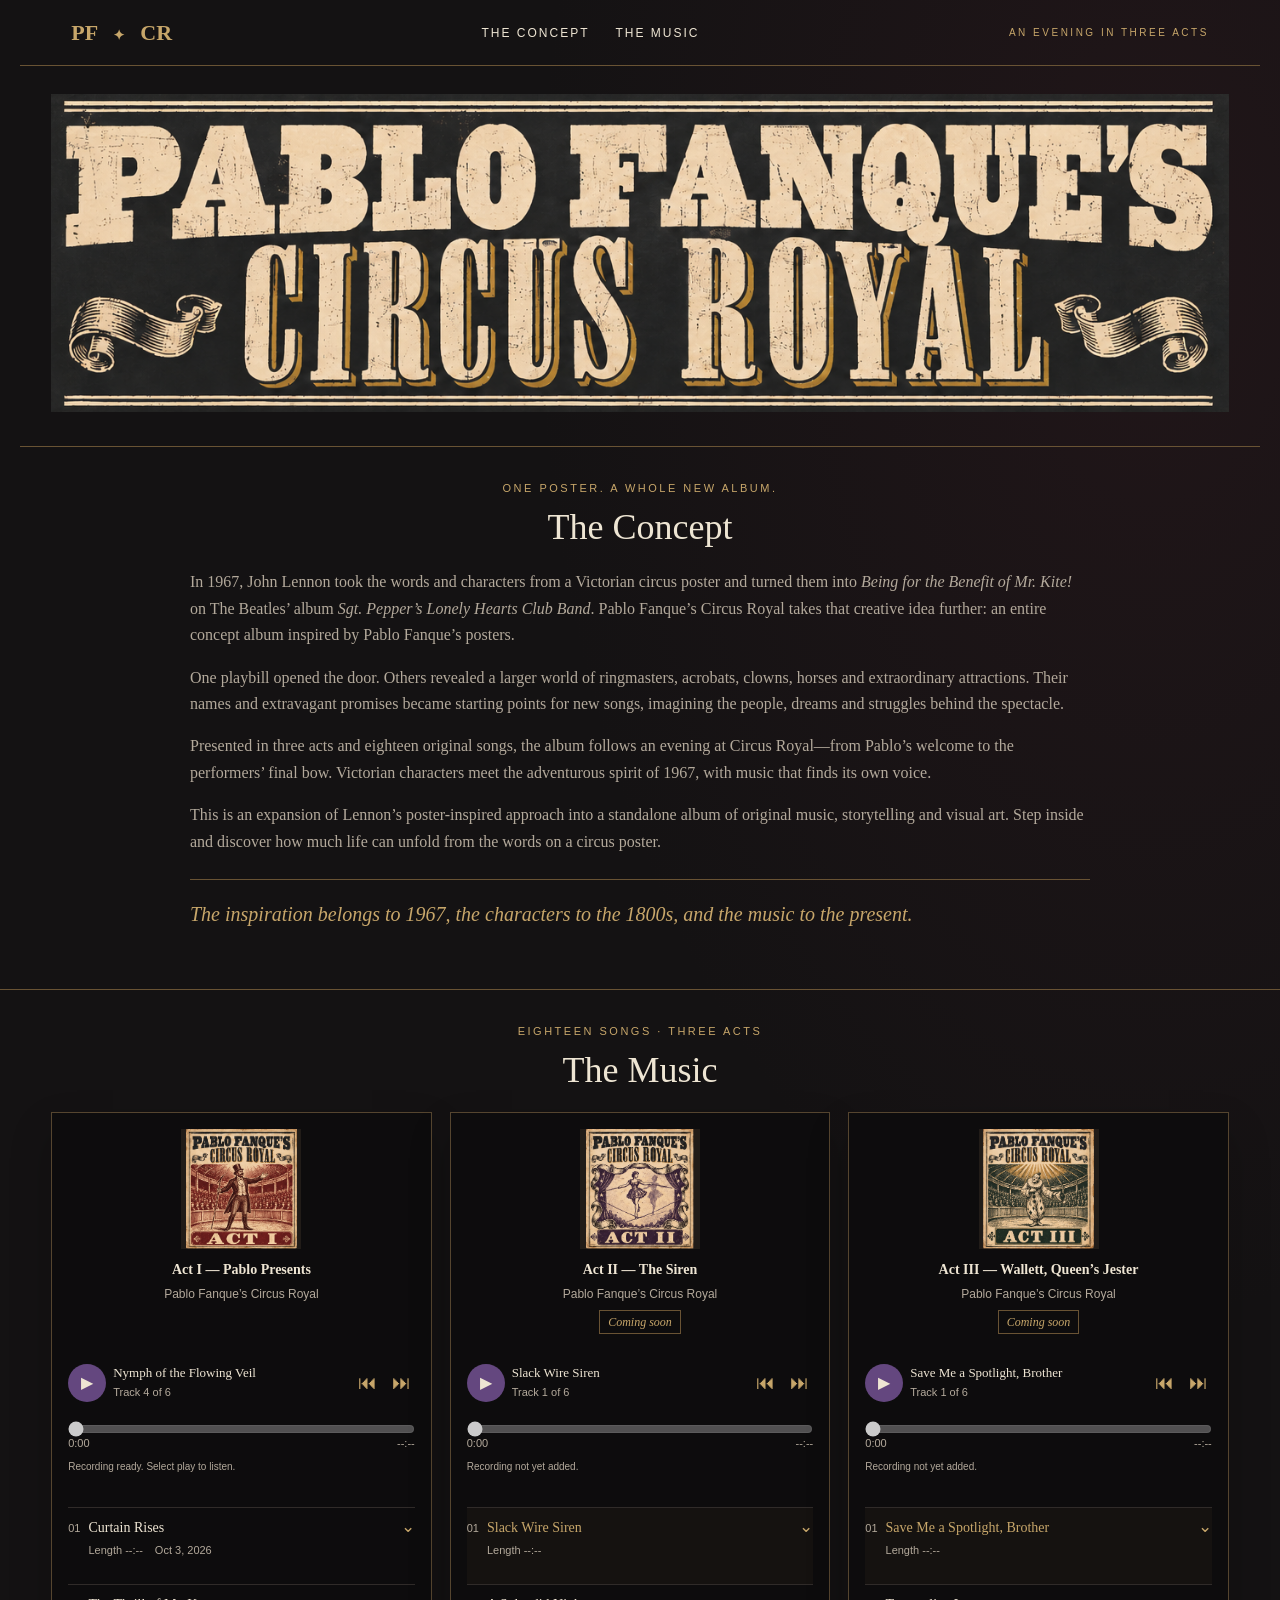
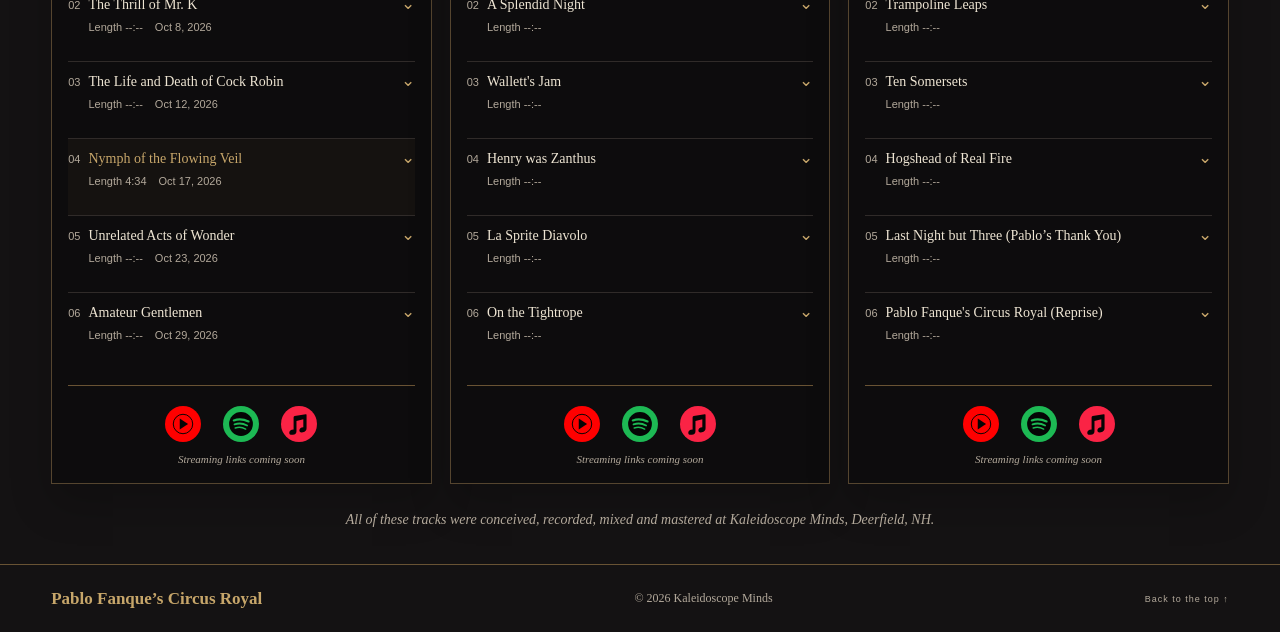
==== version-2/index.html @ 1183eeed "Remove hypothetical poster question from Version 2 concept" ====
<!doctype html><html lang="en"><head><meta charset="utf-8"><meta name="viewport" content="width=device-width,initial-scale=1"><meta name="theme-color" content="#141213"><meta name="description" content="An extraordinary evening in three acts. Enter the world of Pablo Fanque's Circus Royal."><title>Pablo Fanque’s Circus Royal — Version 2</title><link rel="stylesheet" href="style.css?v=v2-large-icons-7"></head><body><a class="skip" href="#concept">Skip to The Concept</a><header><a class="wordmark" href="#">PF <span>✦</span> CR</a><nav aria-label="Main navigation"><a href="#concept">The Concept</a><a href="#music">The Music</a></nav><span class="edition">AN EVENING IN THREE ACTS</span></header><main><section class="hero brand-banner" aria-label="Pablo Fanque’s Circus Royal"><h1><img class="banner-logo" src="assets/banner-logo.png" width="1384" height="374" alt="Pablo Fanque’s Circus Royal"></h1></section><section class="concept-section" id="concept" aria-labelledby="concept-title"><p class="eyebrow">One poster. A whole new album.</p><h2 id="concept-title">The Concept</h2><div class="concept-copy"><p>In 1967, John Lennon took the words and characters from a Victorian circus poster and turned them into <em>Being for the Benefit of Mr. Kite!</em> on The Beatles’ album <em>Sgt. Pepper’s Lonely Hearts Club Band</em>. Pablo Fanque’s Circus Royal takes that creative idea further: an entire concept album inspired by Pablo Fanque’s posters.</p><p>One playbill opened the door. Others revealed a larger world of ringmasters, acrobats, clowns, horses and extraordinary attractions. Their names and extravagant promises became starting points for new songs, imagining the people, dreams and struggles behind the spectacle.</p><p>Presented in three acts and eighteen original songs, the album follows an evening at Circus Royal—from Pablo’s welcome to the performers’ final bow. Victorian characters meet the adventurous spirit of 1967, with music that finds its own voice.</p><p>This is an expansion of Lennon’s poster-inspired approach into a standalone album of original music, storytelling and visual art. Step inside and discover how much life can unfold from the words on a circus poster.</p><p class="concept-closing">The inspiration belongs to 1967, the characters to the 1800s, and the music to the present.</p></div></section><section class="music-section" id="music" aria-labelledby="music-title"><p class="eyebrow">Eighteen songs · Three acts</p><h2 id="music-title">The Music</h2><div class="music-grid" id="music-players"></div><p class="studio-credit">All of these tracks were conceived, recorded, mixed and mastered at Kaleidoscope Minds, Deerfield, NH.</p></section></main><footer><a class="wordmark" href="#">Pablo Fanque’s Circus Royal</a><span class="copyright">© 2026 Kaleidoscope Minds</span><a href="#">Back to the top ↑</a></footer><script src="album.js?v=v2-equal-cards-4"></script><script src="player.js?v=v2-stream-icons-6"></script></body></html>
---- version-2/style.css ----
:root{--ink:#141213;--gold:#c7a66a;--ivory:#eee5d3;--muted:#b3a99b;--line:#695334;--purple:#64477f}*{box-sizing:border-box}html{scroll-behavior:smooth;scroll-padding-top:25px}body{margin:0;background:var(--ink);color:var(--ivory);font:16px/1.75 Georgia,'Times New Roman',serif;background-image:radial-gradient(ellipse at 90% 12%,#54253033,transparent 38%)}a{color:inherit;text-decoration:none}a:hover{color:var(--gold)}button,input{font:inherit}button,a,input{touch-action:manipulation}button:focus-visible,a:focus-visible,input:focus-visible,summary:focus-visible{outline:2px solid var(--gold);outline-offset:5px}.skip{position:absolute;top:-100px}.skip:focus{top:0;background:#000;padding:10px;z-index:4}header{max-width:1440px;margin:auto;padding:26px 5%;display:flex;align-items:center;justify-content:space-between;border-bottom:1px solid var(--line)}.wordmark{font-size:22px;color:var(--gold);font-weight:bold}.wordmark span{font-size:14px;padding:0 10px}nav{display:flex;gap:36px;font:12px Arial,sans-serif;text-transform:uppercase;letter-spacing:2px}.edition,.eyebrow,.small,figcaption{font:10px/1.8 Arial,sans-serif;letter-spacing:2.5px;color:var(--gold)}.hero{max-width:1440px;margin:auto;min-height:690px;padding:75px 5% 65px;display:grid;grid-template-columns:1.2fr 1fr;align-items:center;gap:50px}.hero-copy{text-align:center}.eyebrow{text-transform:uppercase;font-size:11px}.flourish{color:var(--gold);margin:22px 0;font-size:17px}h1{font-size:clamp(50px,6.7vw,100px);line-height:1.02;font-weight:normal;text-transform:uppercase;letter-spacing:-3px;color:var(--gold);margin:28px 0}h1 span{display:block;font-size:.49em;letter-spacing:1px;line-height:1.5;color:var(--ivory)}.hero-sub{font-size:19px;font-style:italic;color:var(--muted)}.ticket{display:inline-flex;gap:40px;margin:20px 0 22px;padding:13px 27px;border:1px solid var(--gold);background:#612936;font:11px/2 Arial,sans-serif;letter-spacing:2px;text-transform:uppercase}.hero-art{margin:0;transform:rotate(2deg)}.hero-art img{display:block;width:100%;box-shadow:0 20px 70px #0007}.hero-art figcaption{text-align:center;margin-top:18px;font-size:9px}.introduction{max-width:1000px;margin:auto;padding:70px 5%;text-align:center;border-top:1px solid var(--line)}h2{font-size:clamp(32px,4vw,50px);line-height:1.2;font-weight:normal;margin:18px 0 30px}.introduction>p:not(.eyebrow){max-width:760px;margin:18px auto;color:var(--muted)}.act-nav{display:grid;grid-template-columns:repeat(3,1fr);margin-top:45px;border-block:1px solid var(--line)}.act-nav a{padding:20px 8px;font-size:15px}.act-nav span{display:block;color:var(--gold);font-size:27px}.act{max-width:1240px;margin:auto;padding:85px 5%;border-top:1px solid var(--line)}.act-heading{display:flex;align-items:center;gap:30px}.roman{font-size:75px;line-height:1;color:var(--gold);opacity:.7;min-width:95px}.act-heading h2{margin:5px 0 10px}.lead{color:var(--muted);font-style:italic;font-size:19px;max-width:760px}.act-layout{display:grid;grid-template-columns:.85fr 1.3fr;gap:55px;margin-top:35px}.narrative{color:var(--muted)}.narrative p{margin:0 0 22px}.player{background:#0d0c0d;padding:25px;border:1px solid #55452f;align-self:start;box-shadow:0 20px 40px #0003}.album-info{display:flex;align-items:center;gap:22px;margin-bottom:27px}.album-info img{width:120px;height:120px}.album-info h3{font-size:23px;line-height:1.2;margin:7px 0}.album-info p{font:12px/1.7 Arial,sans-serif;color:var(--muted);margin:5px 0}.controls{display:flex;gap:13px;align-items:center}.play{border:0;border-radius:50%;width:49px;height:49px;background:var(--purple);color:var(--ivory);font:19px Arial;cursor:pointer;flex-shrink:0}.now{flex:1;font-size:15px;line-height:1.4}.now small{display:block;color:var(--muted);font:11px/1.7 Arial,sans-serif}.prev,.next{background:none;border:0;color:var(--gold);font-size:23px;cursor:pointer;padding:5px}.seek{width:100%;accent-color:var(--gold);height:18px;margin:17px 0 0}.time{display:flex;justify-content:space-between;font:11px Arial,sans-serif;color:var(--muted)}.status{font:11px/1.6 Arial,sans-serif;color:var(--muted);min-height:18px;margin:12px 0}.tracks{list-style:none;margin:0;padding:0}.tracks li{border-top:1px solid #302b29}.track-line{display:flex;align-items:center;gap:8px;min-height:52px}.select-track{display:flex;gap:13px;align-items:baseline;text-align:left;color:var(--ivory);background:none;border:0;padding:12px 0;cursor:pointer;flex:1;line-height:1.4;font-size:14px}.select-track span{font:11px Arial;color:var(--muted)}.tracks li.active .select-track{color:var(--gold)}.download{font:10px Arial,sans-serif;color:var(--gold);border:1px solid var(--line);padding:5px}.track-story{margin:0 0 15px 28px;font-size:12px;line-height:1.6;color:var(--muted)}details{border-top:1px solid var(--line);padding-top:15px}summary{cursor:pointer;color:var(--gold);font-size:14px}.story{max-width:800px;margin:auto;padding:80px 5% 110px;text-align:center}.story>p{color:var(--muted)}.story .closing{font-size:24px;font-style:italic;color:var(--ivory)}footer{border-top:1px solid var(--line);padding:35px 5%;display:flex;align-items:center;justify-content:space-between;gap:25px}footer .wordmark{font-size:17px}footer span,footer>a:last-child{font:9px/1.8 Arial;letter-spacing:1px;color:var(--muted)}@media(max-width:900px){.edition{display:none}.hero{gap:25px;padding-top:45px;min-height:560px}.act-layout{grid-template-columns:1fr;gap:25px}.narrative{max-width:760px}.hero h1{font-size:60px}.small{font-size:8px}footer span{display:none}}@media(max-width:600px){header{padding:20px 6%}nav{gap:17px;font-size:9px;letter-spacing:1px}.wordmark{font-size:17px}.hero{grid-template-columns:1fr;padding:45px 6%}.hero-art{max-width:320px;margin:5px auto 20px}.hero h1{font-size:58px}.hero-sub{font-size:17px}.act-nav{grid-template-columns:1fr}.act-nav a{padding:10px;display:flex;align-items:center;gap:20px;text-align:left}.act-nav span{min-width:35px;font-size:21px}.introduction{padding:45px 6%}.act{padding:50px 6%}.roman{font-size:52px;min-width:55px}.act-heading{gap:15px}.act-heading h2{font-size:31px}.player{padding:18px}.album-info{gap:15px}.album-info img{width:90px;height:90px}.album-info h3{font-size:21px}.now{font-size:13px}.prev,.next{font-size:20px}.controls{gap:8px}footer{align-items:start}.story{padding:60px 6%}}@media(prefers-reduced-motion:reduce){html{scroll-behavior:auto}}

/* Compact listening panels; complete song notes remain expandable. */
.player{padding:18px}
.album-info{gap:15px;margin-bottom:16px}
.album-info img{width:76px;height:76px}
.album-info h3{font-size:21px;margin:3px 0}
.album-info p{font-size:11px;margin:2px 0}
.album-info .eyebrow{font-size:9px;letter-spacing:1.5px}
.play{width:42px;height:42px;font-size:17px}
.controls{gap:10px}
.now{font-size:14px}
.seek{margin:8px 0 0;height:16px}
.status{margin:8px 0;font-size:10px;min-height:16px}
.track-line{min-height:40px}
.select-track{padding:10px 0;font-size:13px;gap:11px;line-height:1.4}
.select-track strong{font-weight:normal}
.song-notes{padding-top:10px;margin-top:0}
.song-notes summary{font-size:12px}
.song-note h4{font-size:13px;font-weight:normal;color:var(--gold);margin:14px 0 4px}
.song-note .track-story{margin:0 0 12px;font-size:12px}
@media(max-width:600px){.player{padding:15px}.album-info img{width:64px;height:64px}.album-info h3{font-size:19px}.select-track{min-height:44px}.track-line{min-height:44px}.now{font-size:13px}.controls{gap:8px}}

/* Compact page rhythm, with readable narrative text and full content. */
body{line-height:1.6}
header{max-width:1240px;padding:15px 4%}
nav{gap:26px}
.hero{max-width:1240px;min-height:0;padding:32px 4%;gap:30px;grid-template-columns:1.35fr .8fr}
.hero h1{font-size:clamp(48px,5.8vw,76px);margin:14px 0;letter-spacing:-2px}
.hero .eyebrow{margin:0 0 8px}
.flourish{margin:12px 0}
.hero-sub{font-size:18px;line-height:1.5;margin:12px 0}
.ticket{margin:10px 0 12px;padding:9px 22px;gap:28px}
.hero .small{margin:4px 0;letter-spacing:1.6px}
.hero-art{width:100%;max-width:330px;justify-self:center}
.hero-art figcaption{margin-top:9px;letter-spacing:1.6px}
h2{font-size:clamp(29px,3vw,40px);margin:10px 0 16px}
.introduction{max-width:1120px;padding:30px 4%}
.introduction>p:not(.eyebrow){max-width:890px;margin:10px auto}
.introduction .eyebrow{margin:0 0 8px}
.act-nav{margin-top:22px}
.act-nav a{padding:10px 8px;display:flex;align-items:center;justify-content:center;gap:12px;font-size:14px}
.act-nav span{font-size:23px}
.act{max-width:1240px;padding:35px 4%}
.act-heading{gap:20px}
.roman{font-size:54px;min-width:67px}
.act-heading .eyebrow{margin:0}
.act-heading h2{margin:3px 0 6px}
.lead{font-size:17px;line-height:1.5;margin:10px 0 0;max-width:940px}
.act-layout{grid-template-columns:1fr 1.2fr;gap:30px;margin-top:20px}
.narrative p{margin:0 0 14px}
.story{max-width:900px;padding:35px 4% 42px}
.story .eyebrow{margin:0}
.story>p{margin:12px 0}
.story .closing{font-size:21px}
footer{padding:20px 4%;gap:18px}
@media(min-width:761px) and (max-width:900px){.act-layout{grid-template-columns:1fr 1.15fr;gap:22px}.narrative{font-size:15px}}
@media(max-width:760px){.act-layout{grid-template-columns:1fr;gap:16px}.hero{gap:20px}.hero h1{font-size:52px}.hero-art{max-width:240px}.act{padding:28px 5%}}
@media(max-width:600px){header{padding:14px 5%}nav{gap:14px}.hero{padding:25px 5%;grid-template-columns:1fr;gap:16px}.hero h1{font-size:49px;margin:10px 0}.hero-sub{font-size:16px;margin:8px 0}.hero-art{max-width:175px;margin:0 auto}.hero-art figcaption{font-size:7px;margin-top:5px}.hero .flourish{margin:8px 0}.hero .eyebrow{font-size:9px;letter-spacing:1.8px}.hero .small{font-size:8px;letter-spacing:1px}.ticket{padding:8px 19px;margin:8px 0}.introduction{padding:25px 5%}.act-nav{margin-top:16px}.act-nav a{justify-content:flex-start;padding:7px 10px;gap:12px}.act-nav span{min-width:30px;font-size:20px}.act-heading{gap:14px}.roman{font-size:43px;min-width:48px}.act-heading h2{font-size:28px}.lead{font-size:16px}.story{padding:28px 5% 32px}.story .closing{font-size:19px}footer{padding:18px 5%}}

/* Track names expand their descriptions within the player. */
.inline-track-story{margin:0 0 14px 25px;color:var(--muted);font-size:13px;line-height:1.6;padding-right:12px}
.inline-track-story[hidden]{display:none}
.select-track .track-chevron{margin-left:auto;color:var(--gold);font-size:17px;line-height:1;flex-shrink:0;transition:transform .15s}
.select-track[aria-expanded="true"] .track-chevron{transform:rotate(180deg)}
.select-track strong{flex:1}
@media(prefers-reduced-motion:reduce){.select-track .track-chevron{transition:none}}

/* Backstory shares the programme's compact Victorian typography. */
footer .copyright{display:inline;font:12px/1.6 Georgia,serif;letter-spacing:0;color:var(--muted)}
nav a[aria-current="page"]{color:var(--gold);text-decoration:underline;text-underline-offset:6px}
.story-link{padding-block:28px}.story-link h2{font-size:30px;margin-bottom:10px}.story-link .ticket{margin-bottom:0}
.backstory{max-width:1120px;margin:auto;padding:34px 4% 42px}
.backstory-opening{display:grid;grid-template-columns:1fr 190px;align-items:center;gap:30px;padding-bottom:28px;border-bottom:1px solid var(--line)}
.backstory h1{font-size:clamp(40px,6vw,68px);letter-spacing:-1px;margin:12px 0;text-transform:none}
.backstory-opening img{width:100%;transform:rotate(2deg)}
.backstory-prose{max-width:790px;margin:0 auto}.backstory-prose section{padding:28px 0 6px}.backstory-prose .eyebrow{margin:0}.backstory-prose h2{font-size:29px;margin:8px 0 16px}.backstory-prose p{color:var(--muted);margin:12px 0}.source-link{color:var(--gold)}
.backstory-acts{margin:0}.backstory-acts>div{border-top:1px solid var(--line);padding:14px 0}.backstory-acts dt{color:var(--gold);font-size:18px}.backstory-acts dd{margin:5px 0 0;color:var(--muted)}
.backstory-sources{margin-top:28px;padding-top:16px;border-top:1px solid var(--line)}.backstory-sources h2{font-size:20px}.backstory-sources ol{padding-left:22px;font-size:13px;color:var(--muted)}.backstory-sources a{text-decoration:underline;text-underline-offset:3px}
@media(max-width:600px){.backstory{padding:26px 5%}.backstory-opening{grid-template-columns:1fr;gap:18px}.backstory-opening img{width:130px;justify-self:center}.backstory-prose h2{font-size:25px}.backstory-prose section{padding-top:22px}footer{flex-wrap:wrap}footer .copyright{display:inline;order:3;flex-basis:100%;font-size:12px}.story-link h2{font-size:25px}}

.backstory-prose .concept-question{color:var(--gold);font-size:23px;font-style:italic;margin:20px 0}.backstory-prose .concept-closing{border-top:1px solid var(--line);padding-top:22px;margin-top:26px;color:var(--gold);font-size:20px;font-style:italic}

/* The Acts tells the stories; The Music presents all eighteen tracks. */
.act-story-layout{display:grid;grid-template-columns:.9fr 1.2fr;gap:32px;margin-top:20px}
.act-song-stories{list-style:none;padding:0;margin:0;display:grid;grid-template-columns:1fr 1fr;gap:15px 22px;align-content:start}
.act-song-stories li{border-top:1px solid var(--line);padding-top:10px}
.act-song-stories h3{font-size:15px;line-height:1.4;font-weight:normal;color:var(--gold);margin:0 0 5px}
.act-song-stories p{font-size:13px;line-height:1.6;color:var(--muted);margin:0}
.music-section{max-width:1440px;margin:auto;padding:32px 4%;border-top:1px solid var(--line)}
.music-section>.eyebrow{margin:0}.music-section>h2{margin:7px 0 20px}
.music-grid{display:grid;grid-template-columns:repeat(3,minmax(0,1fr));gap:18px;align-items:start}
.music-grid .player{min-width:0;padding:16px}
.music-grid .album-info{gap:12px;margin-bottom:14px;min-height:72px}
.music-grid .album-info img{width:60px;height:60px;flex-shrink:0}
.music-grid .album-info h3{font-size:20px}
.music-grid .album-info>div{min-width:0}
.music-grid .album-info .eyebrow{letter-spacing:1px;font-size:9px}
.music-grid .controls{gap:7px;min-height:60px}
.music-grid .now{min-width:0;font-size:13px}
.music-grid .play{width:38px;height:38px;font-size:16px}
.music-grid .prev,.music-grid .next{font-size:19px;padding:4px}
.music-grid .select-track{min-height:55px;padding:8px 0;font-size:13px;gap:8px}
.music-grid .track-line{min-height:55px}
.music-grid .status{min-height:32px}
.music-grid .tracks li.active{background:#c7a66a0b}
@media(min-width:901px){.music-grid .album-info{min-height:90px}}
@media(max-width:900px){.act-story-layout{grid-template-columns:1fr;gap:18px}.music-grid{grid-template-columns:1fr;max-width:650px;margin:auto}.music-grid .select-track,.music-grid .track-line{min-height:44px}.music-grid .album-info,.music-grid .controls{min-height:0}.music-grid .status{min-height:16px}}
@media(max-width:600px){.act-song-stories{grid-template-columns:1fr;gap:12px}.music-section{padding:28px 5%}.act-song-stories p{font-size:14px}}

/* Keep the three music columns; descriptions expand only when requested. */
.act-story-layout{display:block}.act-story-layout .narrative{max-width:900px}
.music-grid .inline-track-story{font-size:13px;line-height:1.6;margin:0 0 14px 22px;padding-right:6px}
.music-grid .inline-track-story[hidden]{display:none}

/* Each act uses the same cover artwork as its music player. */
.act-heading-art{width:112px;height:112px;object-fit:contain;flex-shrink:0;border:1px solid var(--line)}
.act-heading{gap:22px;margin-bottom:16px}.act-heading h2{margin:0}
@media(max-width:600px){.act-heading-art{width:78px;height:78px}.act-heading{gap:16px}.act-heading h2{font-size:26px}}

/* Large act covers accompany the narrative on the right. */
.act-story-layout{display:grid;grid-template-columns:minmax(0,1.45fr) minmax(240px,.8fr);gap:42px;align-items:center}
.act-story-layout .narrative{max-width:none}
.act-heading-art{width:100%;height:auto;max-width:350px;justify-self:end;border:1px solid var(--line);box-shadow:0 18px 42px #0005}
@media(max-width:760px){.act-story-layout{grid-template-columns:1fr;gap:22px}.act-heading-art{width:min(100%,300px);height:auto;justify-self:center}}

/* Three consistent section headings, with smaller act titles. */
#acts>h2,#music>h2,#concept>h2{font-size:36px;line-height:1.2;font-weight:normal;margin:7px 0 20px}
.act-heading h2{font-size:27px;line-height:1.25;margin:0}
.concept-section{max-width:1240px;margin:auto;padding:32px 4% 42px;border-top:1px solid var(--line)}
.concept-section>.eyebrow{margin:0}
.concept-copy{max-width:900px}
.concept-copy section{margin:0 0 22px}
.concept-copy h3{font-size:22px;font-weight:normal;color:var(--gold);line-height:1.3;margin:20px 0 12px}
.concept-copy p{color:var(--muted);margin:0 0 13px;line-height:1.65}
.concept-copy .concept-question{font-size:21px;color:var(--gold);font-style:italic;margin:18px 0}
.concept-copy .concept-closing{font-size:20px;color:var(--gold);font-style:italic;border-top:1px solid var(--line);padding-top:18px;margin-top:24px}
@media(max-width:600px){#acts>h2,#music>h2,#concept>h2{font-size:30px}.act-heading h2{font-size:23px}.concept-section{padding:28px 5% 34px}.concept-copy h3{font-size:21px}}

/* Match the centered section titles used by The Acts. */
#music>.eyebrow,#music>h2,#concept>.eyebrow,#concept>h2{text-align:center}

/* Act opening lines match the highlighted question in The Concept. */
.act>.lead{font-size:21px;color:var(--gold);font-style:italic;line-height:1.65;margin:18px 0}

/* Approved playbill wordmark and character covers. */
.hero.brand-banner{display:block;max-width:1360px;min-height:0;padding:28px 4% 34px}
.hero.brand-banner h1{margin:0;font-size:inherit;line-height:0}
.banner-logo{display:block;width:100%;height:auto;margin:auto}
.music-grid .album-info img{object-fit:contain;background:#211c18}
.act-heading-art{object-fit:contain}
@media(max-width:600px){.hero.brand-banner{padding:20px 5% 24px}.hero.brand-banner h1{margin:0}}

/* A song's story and lyric sheet unfold together inside its player. */
.music-grid .song-notes{margin:0 0 12px;padding:0 12px 16px 22px;max-height:520px;overflow-y:auto;overscroll-behavior:contain;scrollbar-width:thin;scrollbar-color:var(--gold) transparent}
.song-description{padding:12px 0 15px;border-top:1px solid var(--line)}
.song-notes h4{font:11px/1.4 Georgia,serif;text-transform:uppercase;letter-spacing:1.5px;color:var(--gold);margin:0 0 9px}
.song-notes .song-description p{margin:0;font-size:13px;line-height:1.65;color:var(--muted)}
.song-lyrics{border-top:1px solid var(--line);padding-top:15px}
.lyric-stanza{margin:0 0 18px}
.lyric-stanza h5{font:italic 12px/1.5 Georgia,serif;color:var(--gold);margin:0 0 5px}
.lyric-stanza p{white-space:pre-line;font:14px/1.75 Georgia,serif;color:var(--ivory,#ece3d2);margin:0}
.instrumental-note{font-style:italic;margin:0}
@media(max-width:600px){.music-grid .song-notes{max-height:60vh;padding-right:10px}.lyric-stanza p{font-size:15px}}

/* Act artwork links directly to its matching player. */
.act-art-link{display:block;width:100%;max-width:350px;justify-self:end;line-height:0}
.act-art-link .act-heading-art{display:block}
.act-art-link:focus-visible{outline:2px solid var(--gold);outline-offset:6px}
.act-art-link:hover .act-heading-art{border-color:var(--gold)}
.player[id]{scroll-margin-top:24px}
@media(max-width:760px){.act-art-link{width:min(100%,300px);justify-self:center}}

/* Recording details stay compact beneath each track name. */
.track-copy{display:block;flex:1;min-width:0}
.track-copy strong{display:block}
.track-meta{display:flex;flex-wrap:wrap;gap:3px 12px;margin-top:4px;font:10px/1.5 Georgia,serif;color:var(--muted)}
.track-meta>span{white-space:nowrap}
.select-track>.track-copy{color:inherit}

/* One reading style for track titles, descriptions, and lyrics. */
.music-grid .track-copy strong,
.music-grid .song-description p,
.music-grid .lyric-stanza p{font-family:Georgia,serif;font-size:14px;font-weight:400;font-style:normal;line-height:1.75}

/* Version 2: concept introduction followed by the three music players. */
.concept-copy{margin-inline:auto}
.concept-copy>p{margin-bottom:16px}

.music-grid .album-info .coming-soon{display:inline-block;margin:6px 0 0;padding:2px 8px;border:1px solid var(--line);color:var(--gold);font:italic 12px/1.5 Georgia,serif}

/* Streaming placeholders and shared studio credit. */
.music-grid{align-items:stretch}
.music-grid .player{display:flex;flex-direction:column}
.streaming-platforms{display:flex;justify-content:center;gap:22px;margin-top:auto;padding-top:20px;border-top:1px solid var(--line)}
.streaming-placeholder{display:flex;flex-direction:column;align-items:center;gap:6px;cursor:default}
.streaming-placeholder img{display:block;width:36px;height:36px}
.streaming-label{font:10px/1.4 Georgia,serif;color:var(--muted)}
.streaming-note{text-align:center;font:italic 11px/1.5 Georgia,serif;color:var(--muted);margin:9px 0 0}
.studio-credit{max-width:900px;margin:24px auto 0;text-align:center;font:italic 14px/1.7 Georgia,serif;color:var(--muted)}

/* Equal act cards with aligned headers, tracks and streaming rows. */
.music-grid{align-items:stretch}
.music-grid .album-info{height:92px;min-height:92px;margin-bottom:14px;align-items:center}
.music-grid .album-info h3{font-size:20px;line-height:1.3;margin:0 0 6px}
.music-grid .album-info>div>p:not(.coming-soon){margin:0}
.music-grid .controls{height:60px;min-height:60px}
.music-grid .status{height:38px;min-height:38px;margin-block:10px}
.music-grid .tracks{margin-block:0 16px}
.music-grid .track-line,.music-grid .select-track{min-height:76px}
.music-grid .track-line{height:76px}
.music-grid .select-track{width:100%}
.music-grid .song-notes{height:360px;max-height:360px;box-sizing:border-box}
@media(max-width:900px){.music-grid .player{min-height:820px}.music-grid .album-info{height:92px;min-height:92px}.music-grid .controls{height:60px;min-height:60px}.music-grid .status{height:38px;min-height:38px}.music-grid .track-line,.music-grid .select-track{min-height:76px}}

/* Larger act art with compact single-line titles. */
.music-grid .album-info{display:flex;flex-direction:column;justify-content:flex-start;align-items:center;gap:12px;height:210px;min-height:210px;text-align:center}
.music-grid .album-info img{width:120px;height:120px;flex-shrink:0}
.music-grid .album-info>div{width:100%;min-width:0}
.music-grid .album-info h3{font-size:14px;line-height:1.3;white-space:nowrap;margin:0 0 5px}
.music-grid .album-info>div>p:not(.coming-soon){font-size:12px}
@media(min-width:901px) and (max-width:1100px){.music-grid .album-info h3{font-size:12px}}
@media(max-width:380px){.music-grid .album-info h3{font-size:12px}}
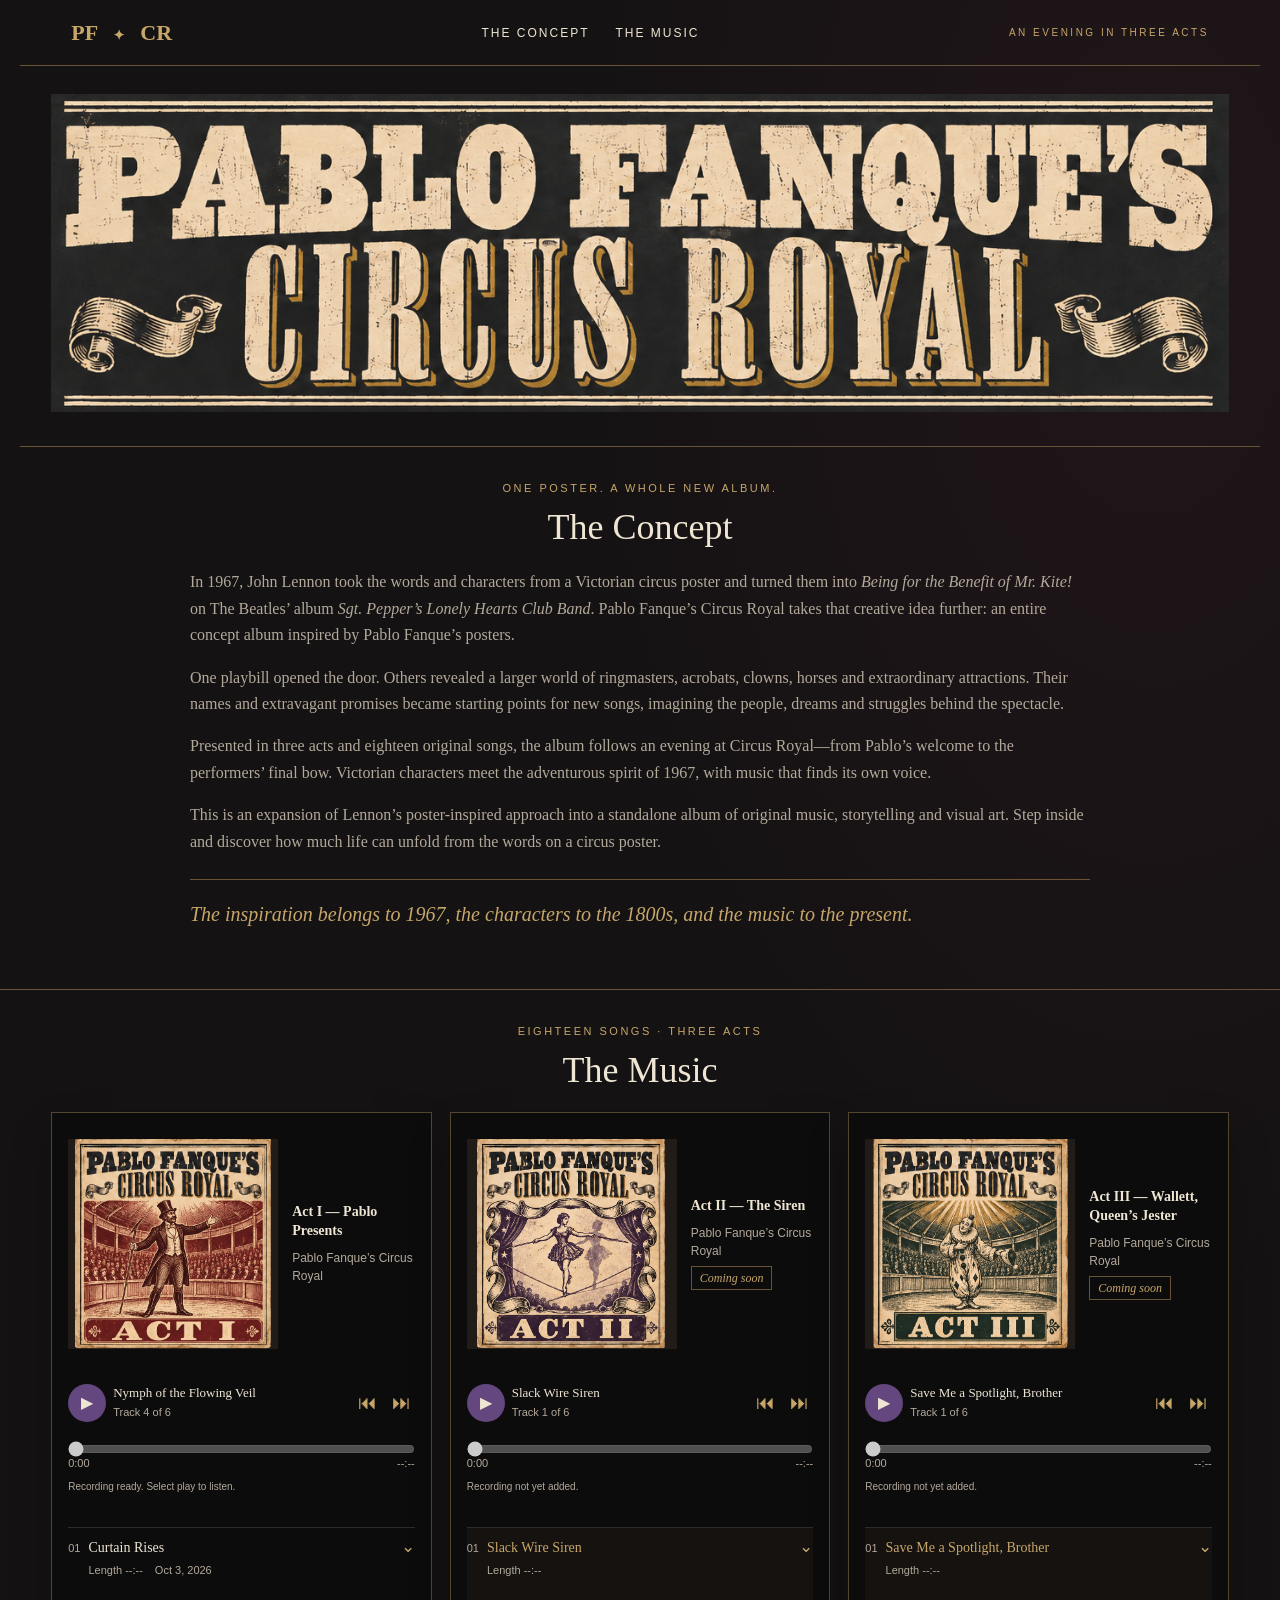
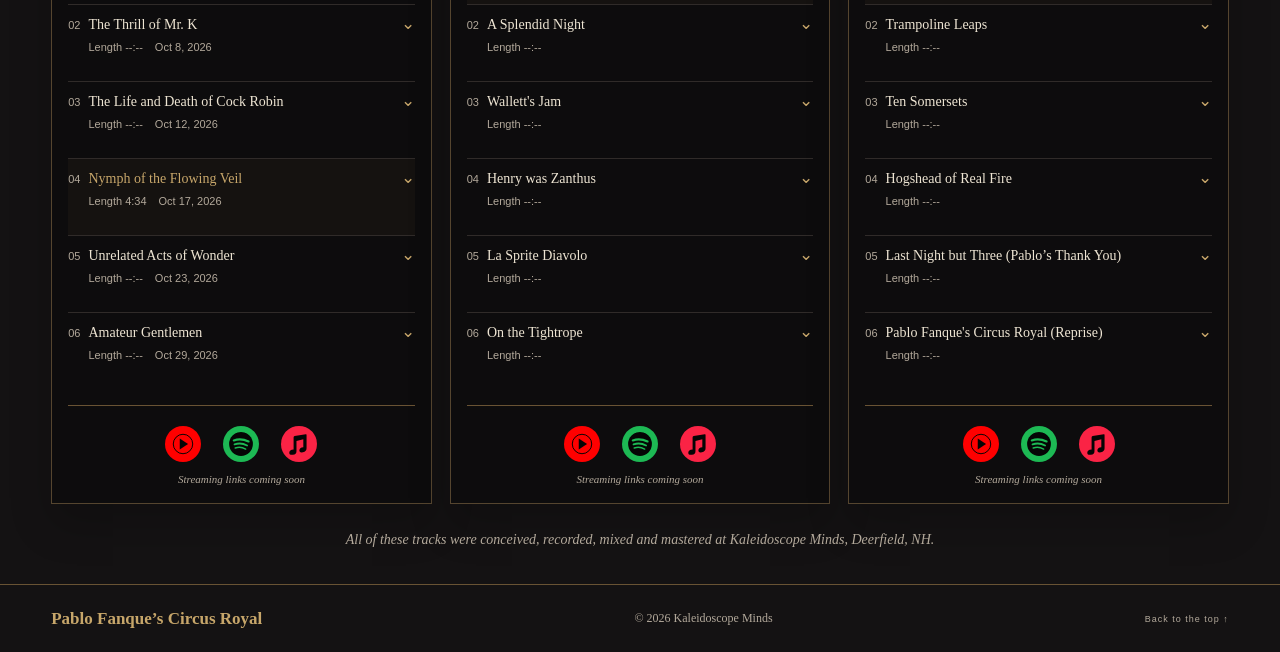
==== commit 8f81c5bc: "Place enlarged act artwork left of player title text" ====
--- a/version-2/index.html
+++ b/version-2/index.html
@@ -1 +1 @@
-<!doctype html><html lang="en"><head><meta charset="utf-8"><meta name="viewport" content="width=device-width,initial-scale=1"><meta name="theme-color" content="#141213"><meta name="description" content="An extraordinary evening in three acts. Enter the world of Pablo Fanque's Circus Royal."><title>Pablo Fanque’s Circus Royal — Version 2</title><link rel="stylesheet" href="style.css?v=v2-large-icons-7"></head><body><a class="skip" href="#concept">Skip to The Concept</a><header><a class="wordmark" href="#">PF <span>✦</span> CR</a><nav aria-label="Main navigation"><a href="#concept">The Concept</a><a href="#music">The Music</a></nav><span class="edition">AN EVENING IN THREE ACTS</span></header><main><section class="hero brand-banner" aria-label="Pablo Fanque’s Circus Royal"><h1><img class="banner-logo" src="assets/banner-logo.png" width="1384" height="374" alt="Pablo Fanque’s Circus Royal"></h1></section><section class="concept-section" id="concept" aria-labelledby="concept-title"><p class="eyebrow">One poster. A whole new album.</p><h2 id="concept-title">The Concept</h2><div class="concept-copy"><p>In 1967, John Lennon took the words and characters from a Victorian circus poster and turned them into <em>Being for the Benefit of Mr. Kite!</em> on The Beatles’ album <em>Sgt. Pepper’s Lonely Hearts Club Band</em>. Pablo Fanque’s Circus Royal takes that creative idea further: an entire concept album inspired by Pablo Fanque’s posters.</p><p>One playbill opened the door. Others revealed a larger world of ringmasters, acrobats, clowns, horses and extraordinary attractions. Their names and extravagant promises became starting points for new songs, imagining the people, dreams and struggles behind the spectacle.</p><p>Presented in three acts and eighteen original songs, the album follows an evening at Circus Royal—from Pablo’s welcome to the performers’ final bow. Victorian characters meet the adventurous spirit of 1967, with music that finds its own voice.</p><p>This is an expansion of Lennon’s poster-inspired approach into a standalone album of original music, storytelling and visual art. Step inside and discover how much life can unfold from the words on a circus poster.</p><p class="concept-closing">The inspiration belongs to 1967, the characters to the 1800s, and the music to the present.</p></div></section><section class="music-section" id="music" aria-labelledby="music-title"><p class="eyebrow">Eighteen songs · Three acts</p><h2 id="music-title">The Music</h2><div class="music-grid" id="music-players"></div><p class="studio-credit">All of these tracks were conceived, recorded, mixed and mastered at Kaleidoscope Minds, Deerfield, NH.</p></section></main><footer><a class="wordmark" href="#">Pablo Fanque’s Circus Royal</a><span class="copyright">© 2026 Kaleidoscope Minds</span><a href="#">Back to the top ↑</a></footer><script src="album.js?v=v2-equal-cards-4"></script><script src="player.js?v=v2-stream-icons-6"></script></body></html>
+<!doctype html><html lang="en"><head><meta charset="utf-8"><meta name="viewport" content="width=device-width,initial-scale=1"><meta name="theme-color" content="#141213"><meta name="description" content="An extraordinary evening in three acts. Enter the world of Pablo Fanque's Circus Royal."><title>Pablo Fanque’s Circus Royal — Version 2</title><link rel="stylesheet" href="style.css?v=v2-art-left-8"></head><body><a class="skip" href="#concept">Skip to The Concept</a><header><a class="wordmark" href="#">PF <span>✦</span> CR</a><nav aria-label="Main navigation"><a href="#concept">The Concept</a><a href="#music">The Music</a></nav><span class="edition">AN EVENING IN THREE ACTS</span></header><main><section class="hero brand-banner" aria-label="Pablo Fanque’s Circus Royal"><h1><img class="banner-logo" src="assets/banner-logo.png" width="1384" height="374" alt="Pablo Fanque’s Circus Royal"></h1></section><section class="concept-section" id="concept" aria-labelledby="concept-title"><p class="eyebrow">One poster. A whole new album.</p><h2 id="concept-title">The Concept</h2><div class="concept-copy"><p>In 1967, John Lennon took the words and characters from a Victorian circus poster and turned them into <em>Being for the Benefit of Mr. Kite!</em> on The Beatles’ album <em>Sgt. Pepper’s Lonely Hearts Club Band</em>. Pablo Fanque’s Circus Royal takes that creative idea further: an entire concept album inspired by Pablo Fanque’s posters.</p><p>One playbill opened the door. Others revealed a larger world of ringmasters, acrobats, clowns, horses and extraordinary attractions. Their names and extravagant promises became starting points for new songs, imagining the people, dreams and struggles behind the spectacle.</p><p>Presented in three acts and eighteen original songs, the album follows an evening at Circus Royal—from Pablo’s welcome to the performers’ final bow. Victorian characters meet the adventurous spirit of 1967, with music that finds its own voice.</p><p>This is an expansion of Lennon’s poster-inspired approach into a standalone album of original music, storytelling and visual art. Step inside and discover how much life can unfold from the words on a circus poster.</p><p class="concept-closing">The inspiration belongs to 1967, the characters to the 1800s, and the music to the present.</p></div></section><section class="music-section" id="music" aria-labelledby="music-title"><p class="eyebrow">Eighteen songs · Three acts</p><h2 id="music-title">The Music</h2><div class="music-grid" id="music-players"></div><p class="studio-credit">All of these tracks were conceived, recorded, mixed and mastered at Kaleidoscope Minds, Deerfield, NH.</p></section></main><footer><a class="wordmark" href="#">Pablo Fanque’s Circus Royal</a><span class="copyright">© 2026 Kaleidoscope Minds</span><a href="#">Back to the top ↑</a></footer><script src="album.js?v=v2-equal-cards-4"></script><script src="player.js?v=v2-stream-icons-6"></script></body></html>
--- a/version-2/style.css
+++ b/version-2/style.css
@@ -221,3 +221,12 @@
 .music-grid .album-info>div>p:not(.coming-soon){font-size:12px}
 @media(min-width:901px) and (max-width:1100px){.music-grid .album-info h3{font-size:12px}}
 @media(max-width:380px){.music-grid .album-info h3{font-size:12px}}
+
+/* Act artwork on the left, title and notes on the right. */
+.music-grid .album-info{display:grid;grid-template-columns:210px minmax(0,1fr);gap:14px;align-items:center;justify-content:normal;height:230px;min-height:230px;text-align:left}
+.music-grid .album-info img{width:210px;height:210px}
+.music-grid .album-info h3{font-size:14px;line-height:1.35;white-space:normal;margin:0 0 8px}
+.music-grid .album-info>div>p:not(.coming-soon){font-size:12px;line-height:1.5}
+@media(min-width:901px) and (max-width:1200px){.music-grid{grid-template-columns:1fr;max-width:760px}.music-grid .album-info h3{font-size:16px}}
+@media(max-width:600px){.music-grid .album-info{gap:12px;grid-template-columns:210px minmax(0,1fr)}.music-grid .album-info h3{font-size:13px}}
+@media(max-width:420px){.music-grid .album-info{grid-template-columns:minmax(0,1.6fr) minmax(0,1fr);height:210px;min-height:210px;gap:10px}.music-grid .album-info img{width:100%;height:auto;max-height:210px}.music-grid .album-info h3{font-size:12px}.music-grid .album-info>div>p:not(.coming-soon){font-size:10px}}
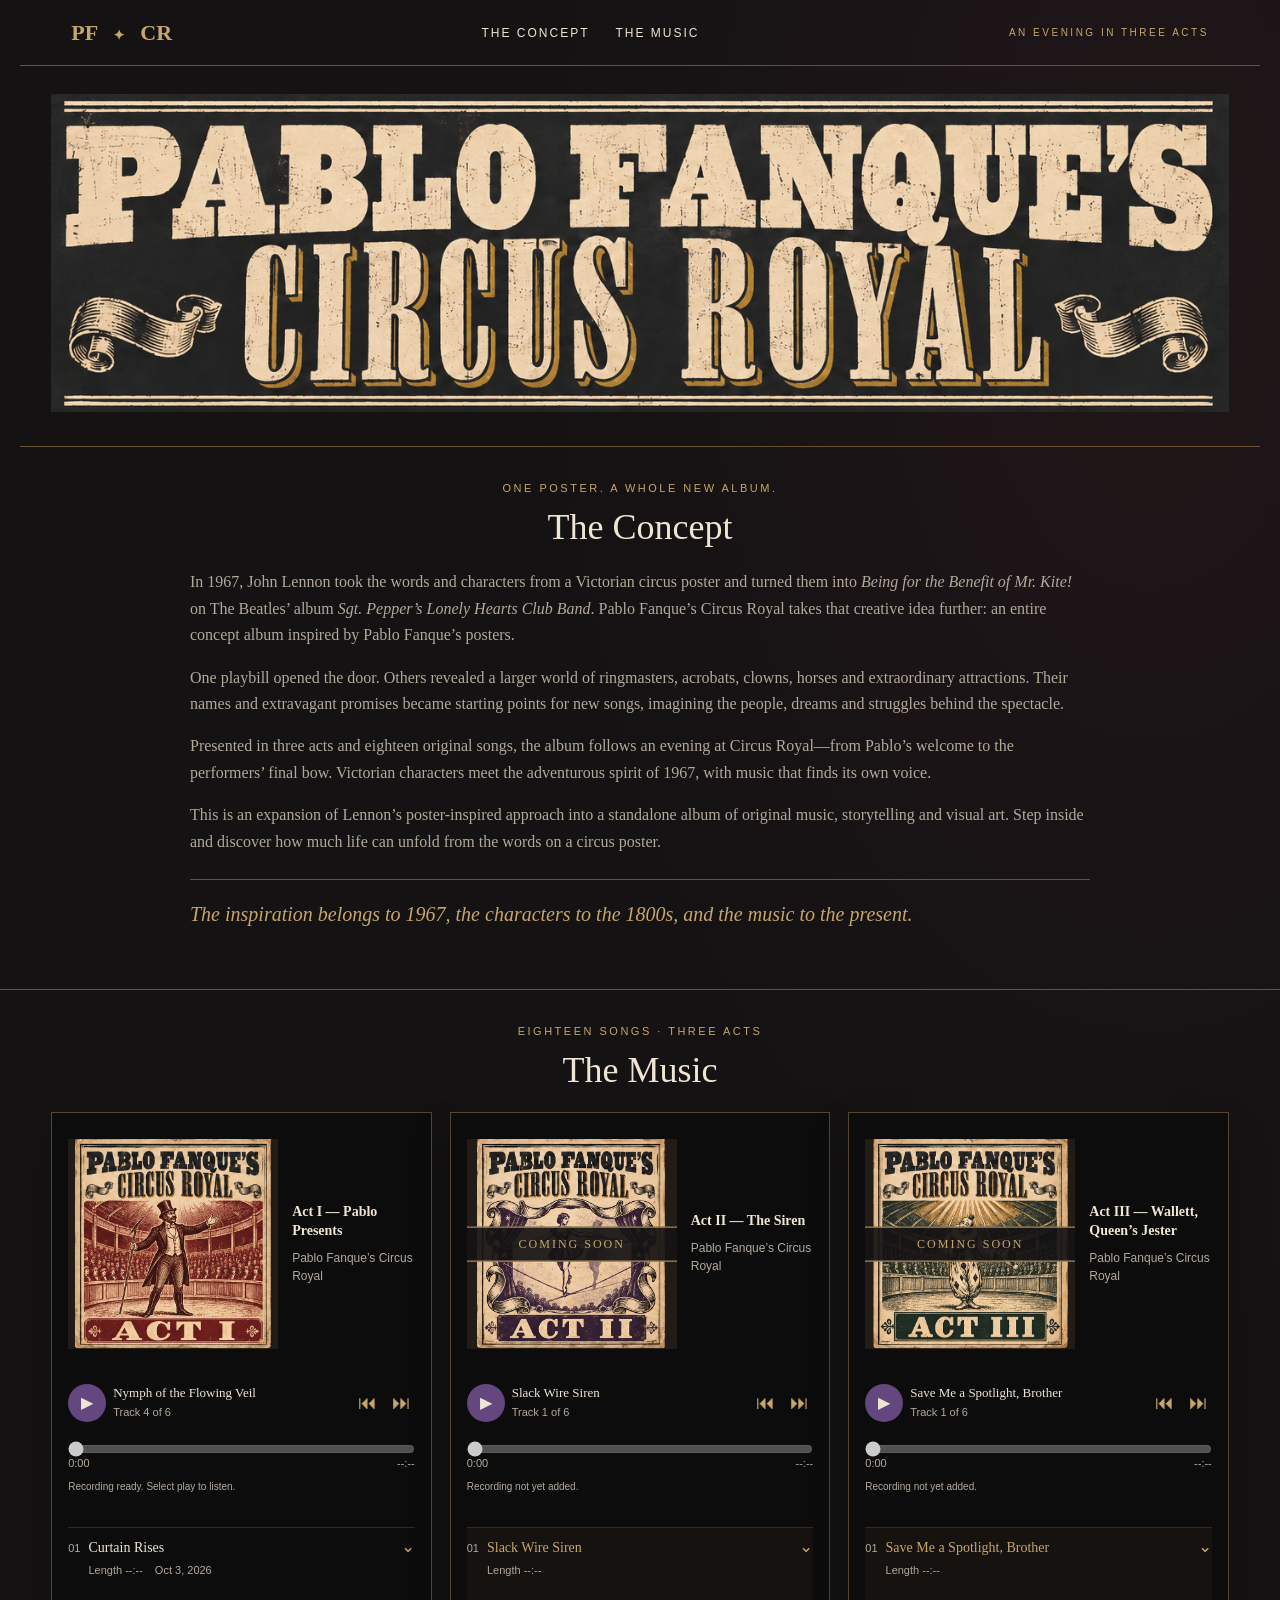
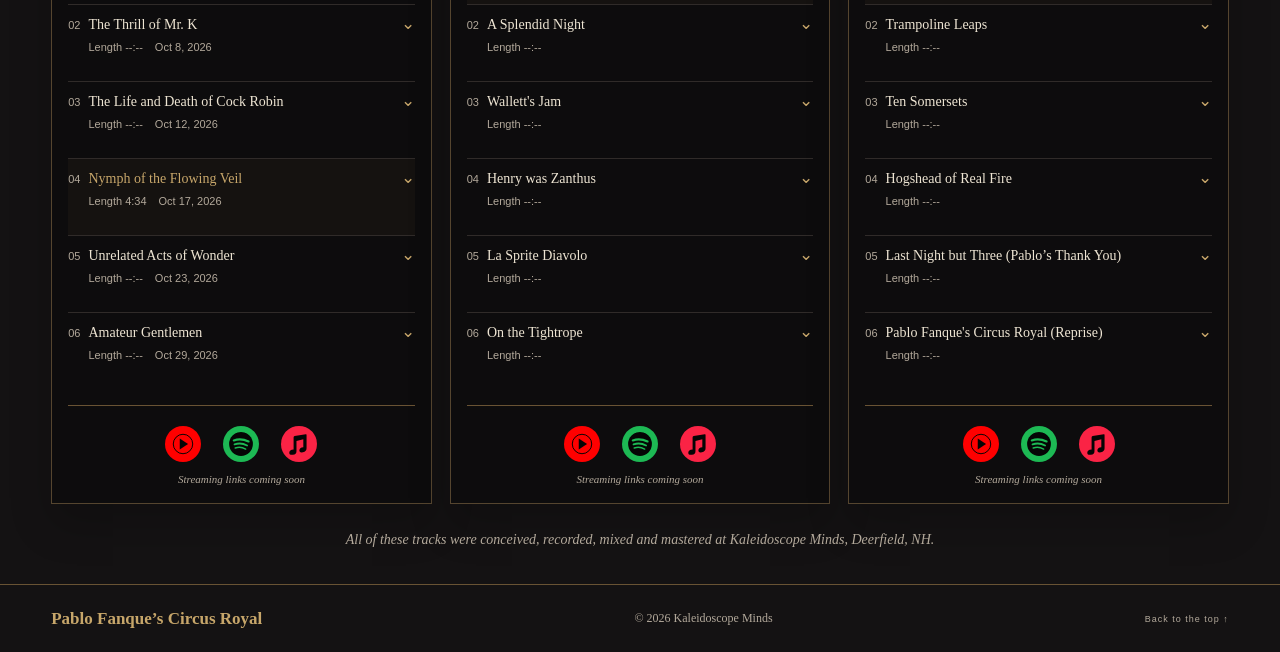
==== commit e3453ec1: "Overlay Coming soon labels across Act II and III artwork" ====
--- a/version-2/index.html
+++ b/version-2/index.html
@@ -1 +1 @@
-<!doctype html><html lang="en"><head><meta charset="utf-8"><meta name="viewport" content="width=device-width,initial-scale=1"><meta name="theme-color" content="#141213"><meta name="description" content="An extraordinary evening in three acts. Enter the world of Pablo Fanque's Circus Royal."><title>Pablo Fanque’s Circus Royal — Version 2</title><link rel="stylesheet" href="style.css?v=v2-art-left-8"></head><body><a class="skip" href="#concept">Skip to The Concept</a><header><a class="wordmark" href="#">PF <span>✦</span> CR</a><nav aria-label="Main navigation"><a href="#concept">The Concept</a><a href="#music">The Music</a></nav><span class="edition">AN EVENING IN THREE ACTS</span></header><main><section class="hero brand-banner" aria-label="Pablo Fanque’s Circus Royal"><h1><img class="banner-logo" src="assets/banner-logo.png" width="1384" height="374" alt="Pablo Fanque’s Circus Royal"></h1></section><section class="concept-section" id="concept" aria-labelledby="concept-title"><p class="eyebrow">One poster. A whole new album.</p><h2 id="concept-title">The Concept</h2><div class="concept-copy"><p>In 1967, John Lennon took the words and characters from a Victorian circus poster and turned them into <em>Being for the Benefit of Mr. Kite!</em> on The Beatles’ album <em>Sgt. Pepper’s Lonely Hearts Club Band</em>. Pablo Fanque’s Circus Royal takes that creative idea further: an entire concept album inspired by Pablo Fanque’s posters.</p><p>One playbill opened the door. Others revealed a larger world of ringmasters, acrobats, clowns, horses and extraordinary attractions. Their names and extravagant promises became starting points for new songs, imagining the people, dreams and struggles behind the spectacle.</p><p>Presented in three acts and eighteen original songs, the album follows an evening at Circus Royal—from Pablo’s welcome to the performers’ final bow. Victorian characters meet the adventurous spirit of 1967, with music that finds its own voice.</p><p>This is an expansion of Lennon’s poster-inspired approach into a standalone album of original music, storytelling and visual art. Step inside and discover how much life can unfold from the words on a circus poster.</p><p class="concept-closing">The inspiration belongs to 1967, the characters to the 1800s, and the music to the present.</p></div></section><section class="music-section" id="music" aria-labelledby="music-title"><p class="eyebrow">Eighteen songs · Three acts</p><h2 id="music-title">The Music</h2><div class="music-grid" id="music-players"></div><p class="studio-credit">All of these tracks were conceived, recorded, mixed and mastered at Kaleidoscope Minds, Deerfield, NH.</p></section></main><footer><a class="wordmark" href="#">Pablo Fanque’s Circus Royal</a><span class="copyright">© 2026 Kaleidoscope Minds</span><a href="#">Back to the top ↑</a></footer><script src="album.js?v=v2-equal-cards-4"></script><script src="player.js?v=v2-stream-icons-6"></script></body></html>
+<!doctype html><html lang="en"><head><meta charset="utf-8"><meta name="viewport" content="width=device-width,initial-scale=1"><meta name="theme-color" content="#141213"><meta name="description" content="An extraordinary evening in three acts. Enter the world of Pablo Fanque's Circus Royal."><title>Pablo Fanque’s Circus Royal — Version 2</title><link rel="stylesheet" href="style.css?v=v2-cover-labels-9"></head><body><a class="skip" href="#concept">Skip to The Concept</a><header><a class="wordmark" href="#">PF <span>✦</span> CR</a><nav aria-label="Main navigation"><a href="#concept">The Concept</a><a href="#music">The Music</a></nav><span class="edition">AN EVENING IN THREE ACTS</span></header><main><section class="hero brand-banner" aria-label="Pablo Fanque’s Circus Royal"><h1><img class="banner-logo" src="assets/banner-logo.png" width="1384" height="374" alt="Pablo Fanque’s Circus Royal"></h1></section><section class="concept-section" id="concept" aria-labelledby="concept-title"><p class="eyebrow">One poster. A whole new album.</p><h2 id="concept-title">The Concept</h2><div class="concept-copy"><p>In 1967, John Lennon took the words and characters from a Victorian circus poster and turned them into <em>Being for the Benefit of Mr. Kite!</em> on The Beatles’ album <em>Sgt. Pepper’s Lonely Hearts Club Band</em>. Pablo Fanque’s Circus Royal takes that creative idea further: an entire concept album inspired by Pablo Fanque’s posters.</p><p>One playbill opened the door. Others revealed a larger world of ringmasters, acrobats, clowns, horses and extraordinary attractions. Their names and extravagant promises became starting points for new songs, imagining the people, dreams and struggles behind the spectacle.</p><p>Presented in three acts and eighteen original songs, the album follows an evening at Circus Royal—from Pablo’s welcome to the performers’ final bow. Victorian characters meet the adventurous spirit of 1967, with music that finds its own voice.</p><p>This is an expansion of Lennon’s poster-inspired approach into a standalone album of original music, storytelling and visual art. Step inside and discover how much life can unfold from the words on a circus poster.</p><p class="concept-closing">The inspiration belongs to 1967, the characters to the 1800s, and the music to the present.</p></div></section><section class="music-section" id="music" aria-labelledby="music-title"><p class="eyebrow">Eighteen songs · Three acts</p><h2 id="music-title">The Music</h2><div class="music-grid" id="music-players"></div><p class="studio-credit">All of these tracks were conceived, recorded, mixed and mastered at Kaleidoscope Minds, Deerfield, NH.</p></section></main><footer><a class="wordmark" href="#">Pablo Fanque’s Circus Royal</a><span class="copyright">© 2026 Kaleidoscope Minds</span><a href="#">Back to the top ↑</a></footer><script src="album.js?v=v2-equal-cards-4"></script><script src="player.js?v=v2-cover-labels-9"></script></body></html>
--- a/version-2/style.css
+++ b/version-2/style.css
@@ -230,3 +230,9 @@
 @media(min-width:901px) and (max-width:1200px){.music-grid{grid-template-columns:1fr;max-width:760px}.music-grid .album-info h3{font-size:16px}}
 @media(max-width:600px){.music-grid .album-info{gap:12px;grid-template-columns:210px minmax(0,1fr)}.music-grid .album-info h3{font-size:13px}}
 @media(max-width:420px){.music-grid .album-info{grid-template-columns:minmax(0,1.6fr) minmax(0,1fr);height:210px;min-height:210px;gap:10px}.music-grid .album-info img{width:100%;height:auto;max-height:210px}.music-grid .album-info h3{font-size:12px}.music-grid .album-info>div>p:not(.coming-soon){font-size:10px}}
+
+/* Coming-soon banners sit across the forthcoming act covers. */
+.music-grid .album-info>.album-cover{position:relative;width:210px;height:210px;min-width:0}
+.album-cover img{display:block}
+.cover-coming-soon{position:absolute;left:0;right:0;top:50%;transform:translateY(-50%);padding:8px 4px;background:#141213e8;border-block:1px solid var(--gold);color:var(--gold);text-align:center;text-transform:uppercase;font:12px/1.4 Georgia,serif;letter-spacing:2px;box-sizing:border-box}
+@media(max-width:420px){.music-grid .album-info>.album-cover{width:100%;height:auto;aspect-ratio:1}.cover-coming-soon{font-size:10px;letter-spacing:1px;padding:6px 3px}}
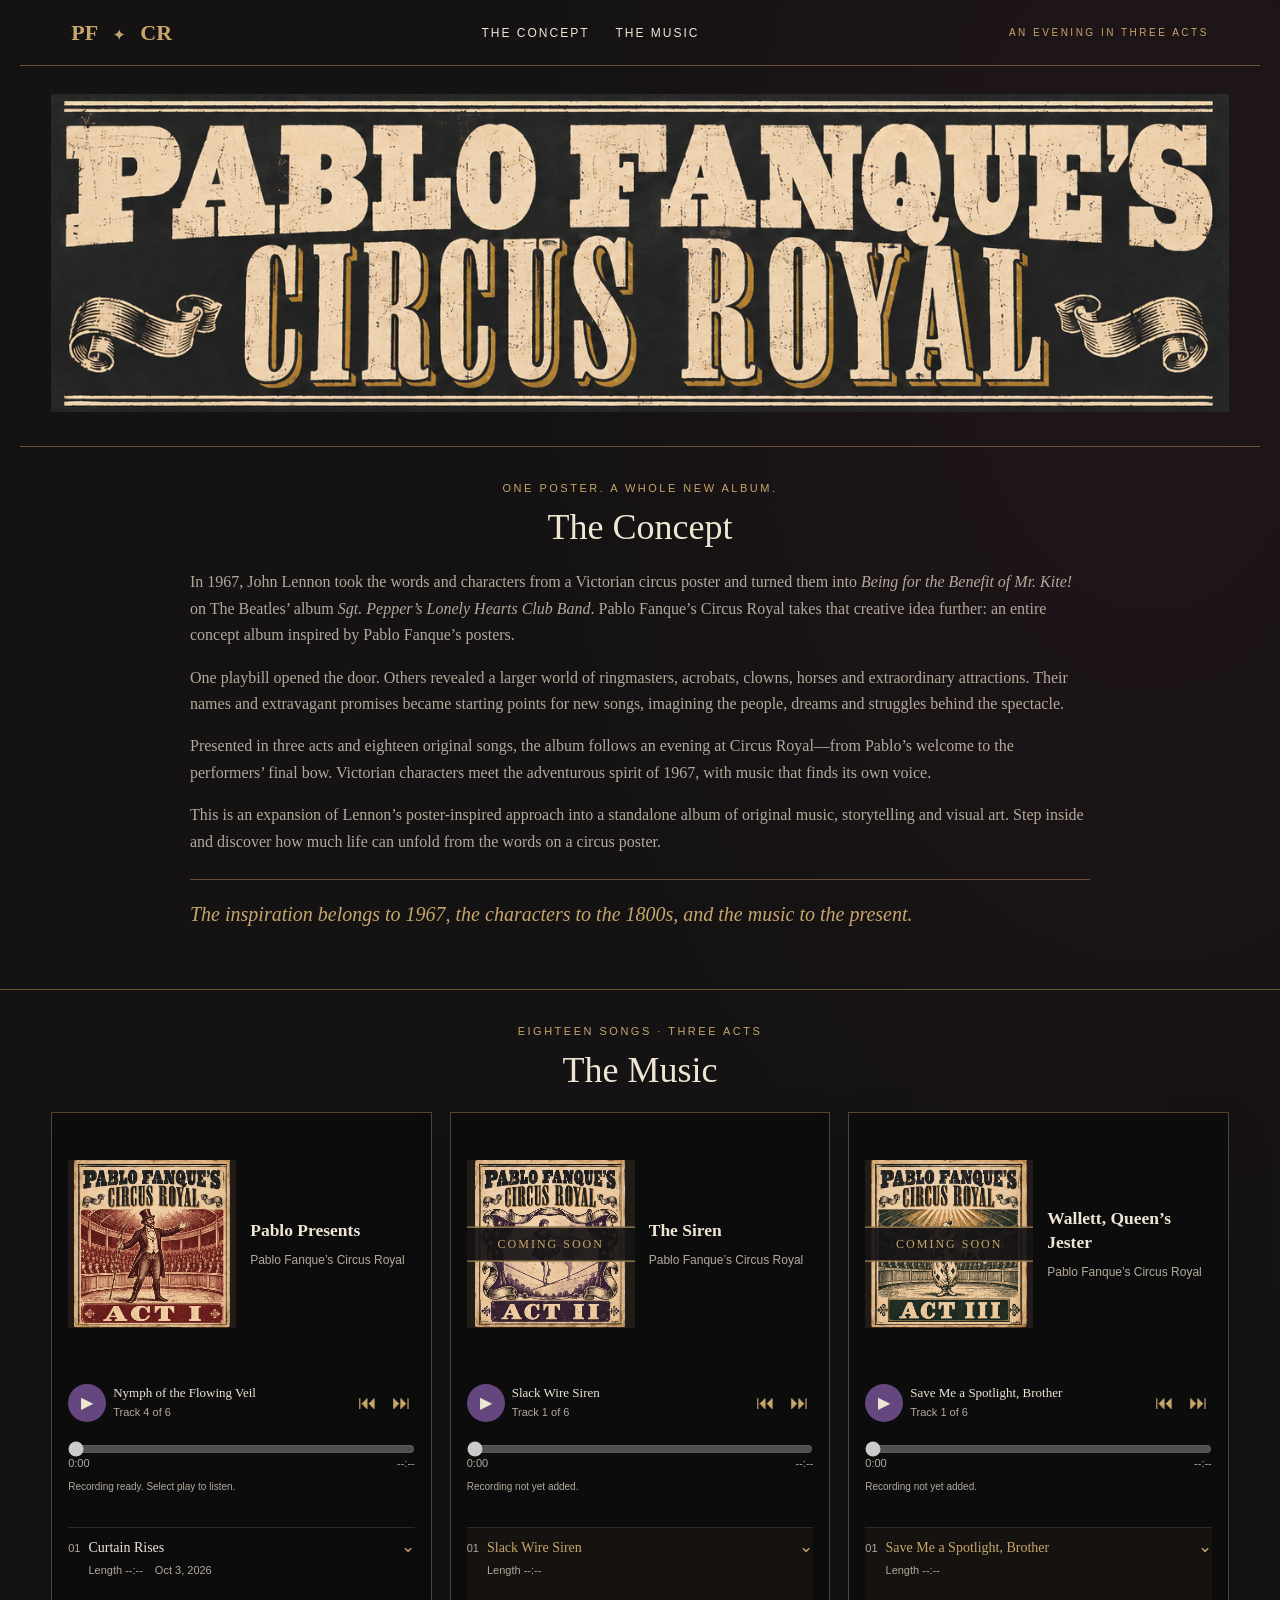
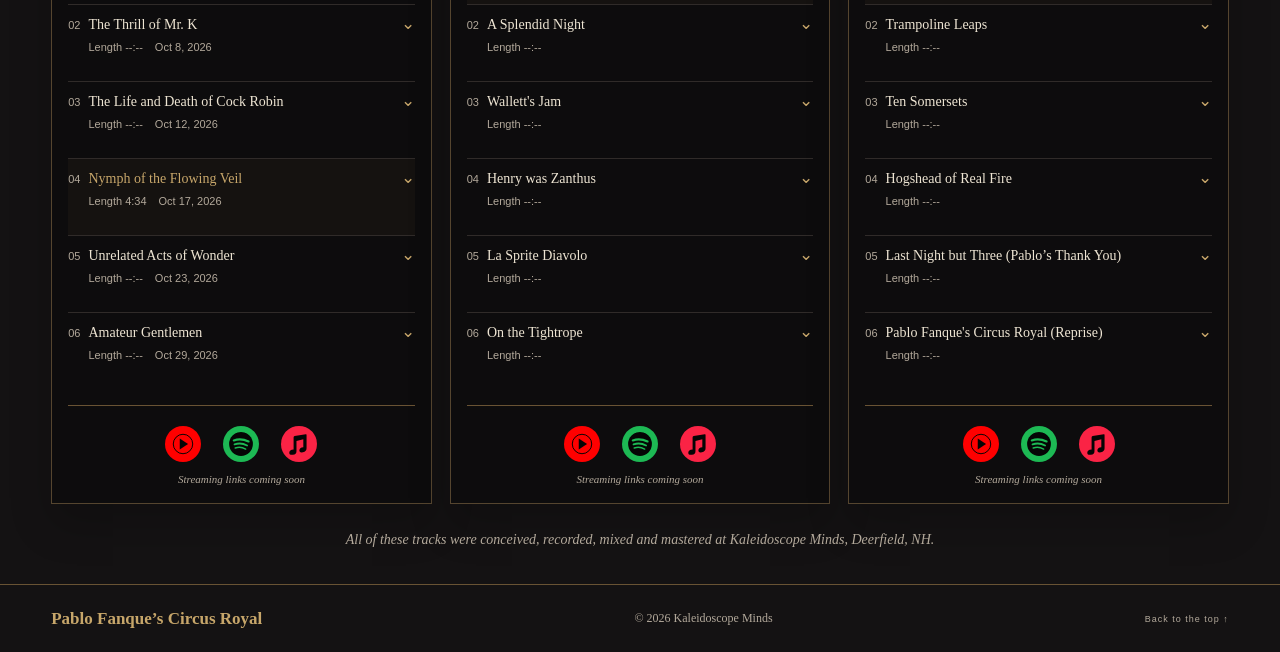
==== commit 225eef7d: "Enlarge act names, reduce artwork, and remove title prefixes" ====
--- a/version-2/index.html
+++ b/version-2/index.html
@@ -1 +1 @@
-<!doctype html><html lang="en"><head><meta charset="utf-8"><meta name="viewport" content="width=device-width,initial-scale=1"><meta name="theme-color" content="#141213"><meta name="description" content="An extraordinary evening in three acts. Enter the world of Pablo Fanque's Circus Royal."><title>Pablo Fanque’s Circus Royal — Version 2</title><link rel="stylesheet" href="style.css?v=v2-cover-labels-9"></head><body><a class="skip" href="#concept">Skip to The Concept</a><header><a class="wordmark" href="#">PF <span>✦</span> CR</a><nav aria-label="Main navigation"><a href="#concept">The Concept</a><a href="#music">The Music</a></nav><span class="edition">AN EVENING IN THREE ACTS</span></header><main><section class="hero brand-banner" aria-label="Pablo Fanque’s Circus Royal"><h1><img class="banner-logo" src="assets/banner-logo.png" width="1384" height="374" alt="Pablo Fanque’s Circus Royal"></h1></section><section class="concept-section" id="concept" aria-labelledby="concept-title"><p class="eyebrow">One poster. A whole new album.</p><h2 id="concept-title">The Concept</h2><div class="concept-copy"><p>In 1967, John Lennon took the words and characters from a Victorian circus poster and turned them into <em>Being for the Benefit of Mr. Kite!</em> on The Beatles’ album <em>Sgt. Pepper’s Lonely Hearts Club Band</em>. Pablo Fanque’s Circus Royal takes that creative idea further: an entire concept album inspired by Pablo Fanque’s posters.</p><p>One playbill opened the door. Others revealed a larger world of ringmasters, acrobats, clowns, horses and extraordinary attractions. Their names and extravagant promises became starting points for new songs, imagining the people, dreams and struggles behind the spectacle.</p><p>Presented in three acts and eighteen original songs, the album follows an evening at Circus Royal—from Pablo’s welcome to the performers’ final bow. Victorian characters meet the adventurous spirit of 1967, with music that finds its own voice.</p><p>This is an expansion of Lennon’s poster-inspired approach into a standalone album of original music, storytelling and visual art. Step inside and discover how much life can unfold from the words on a circus poster.</p><p class="concept-closing">The inspiration belongs to 1967, the characters to the 1800s, and the music to the present.</p></div></section><section class="music-section" id="music" aria-labelledby="music-title"><p class="eyebrow">Eighteen songs · Three acts</p><h2 id="music-title">The Music</h2><div class="music-grid" id="music-players"></div><p class="studio-credit">All of these tracks were conceived, recorded, mixed and mastered at Kaleidoscope Minds, Deerfield, NH.</p></section></main><footer><a class="wordmark" href="#">Pablo Fanque’s Circus Royal</a><span class="copyright">© 2026 Kaleidoscope Minds</span><a href="#">Back to the top ↑</a></footer><script src="album.js?v=v2-equal-cards-4"></script><script src="player.js?v=v2-cover-labels-9"></script></body></html>
+<!doctype html><html lang="en"><head><meta charset="utf-8"><meta name="viewport" content="width=device-width,initial-scale=1"><meta name="theme-color" content="#141213"><meta name="description" content="An extraordinary evening in three acts. Enter the world of Pablo Fanque's Circus Royal."><title>Pablo Fanque’s Circus Royal — Version 2</title><link rel="stylesheet" href="style.css?v=v2-title-balance-10"></head><body><a class="skip" href="#concept">Skip to The Concept</a><header><a class="wordmark" href="#">PF <span>✦</span> CR</a><nav aria-label="Main navigation"><a href="#concept">The Concept</a><a href="#music">The Music</a></nav><span class="edition">AN EVENING IN THREE ACTS</span></header><main><section class="hero brand-banner" aria-label="Pablo Fanque’s Circus Royal"><h1><img class="banner-logo" src="assets/banner-logo.png" width="1384" height="374" alt="Pablo Fanque’s Circus Royal"></h1></section><section class="concept-section" id="concept" aria-labelledby="concept-title"><p class="eyebrow">One poster. A whole new album.</p><h2 id="concept-title">The Concept</h2><div class="concept-copy"><p>In 1967, John Lennon took the words and characters from a Victorian circus poster and turned them into <em>Being for the Benefit of Mr. Kite!</em> on The Beatles’ album <em>Sgt. Pepper’s Lonely Hearts Club Band</em>. Pablo Fanque’s Circus Royal takes that creative idea further: an entire concept album inspired by Pablo Fanque’s posters.</p><p>One playbill opened the door. Others revealed a larger world of ringmasters, acrobats, clowns, horses and extraordinary attractions. Their names and extravagant promises became starting points for new songs, imagining the people, dreams and struggles behind the spectacle.</p><p>Presented in three acts and eighteen original songs, the album follows an evening at Circus Royal—from Pablo’s welcome to the performers’ final bow. Victorian characters meet the adventurous spirit of 1967, with music that finds its own voice.</p><p>This is an expansion of Lennon’s poster-inspired approach into a standalone album of original music, storytelling and visual art. Step inside and discover how much life can unfold from the words on a circus poster.</p><p class="concept-closing">The inspiration belongs to 1967, the characters to the 1800s, and the music to the present.</p></div></section><section class="music-section" id="music" aria-labelledby="music-title"><p class="eyebrow">Eighteen songs · Three acts</p><h2 id="music-title">The Music</h2><div class="music-grid" id="music-players"></div><p class="studio-credit">All of these tracks were conceived, recorded, mixed and mastered at Kaleidoscope Minds, Deerfield, NH.</p></section></main><footer><a class="wordmark" href="#">Pablo Fanque’s Circus Royal</a><span class="copyright">© 2026 Kaleidoscope Minds</span><a href="#">Back to the top ↑</a></footer><script src="album.js?v=v2-equal-cards-4"></script><script src="player.js?v=v2-title-balance-10"></script></body></html>
--- a/version-2/style.css
+++ b/version-2/style.css
@@ -236,3 +236,11 @@
 .album-cover img{display:block}
 .cover-coming-soon{position:absolute;left:0;right:0;top:50%;transform:translateY(-50%);padding:8px 4px;background:#141213e8;border-block:1px solid var(--gold);color:var(--gold);text-align:center;text-transform:uppercase;font:12px/1.4 Georgia,serif;letter-spacing:2px;box-sizing:border-box}
 @media(max-width:420px){.music-grid .album-info>.album-cover{width:100%;height:auto;aspect-ratio:1}.cover-coming-soon{font-size:10px;letter-spacing:1px;padding:6px 3px}}
+
+/* More room for the act names within the existing card widths. */
+.music-grid .album-info{grid-template-columns:168px minmax(0,1fr)}
+.music-grid .album-info img,.music-grid .album-info>.album-cover{width:168px;height:168px}
+.music-grid .album-info h3{font-size:17.5px}
+@media(min-width:901px) and (max-width:1200px){.music-grid .album-info h3{font-size:20px}}
+@media(max-width:600px){.music-grid .album-info{grid-template-columns:168px minmax(0,1fr)}.music-grid .album-info h3{font-size:16.25px}}
+@media(max-width:420px){.music-grid .album-info{grid-template-columns:minmax(0,1.25fr) minmax(0,1fr)}.music-grid .album-info>.album-cover{width:min(100%,168px);height:auto;aspect-ratio:1}.music-grid .album-info img{width:100%;height:100%;object-fit:contain}.music-grid .album-info h3{font-size:15px}}
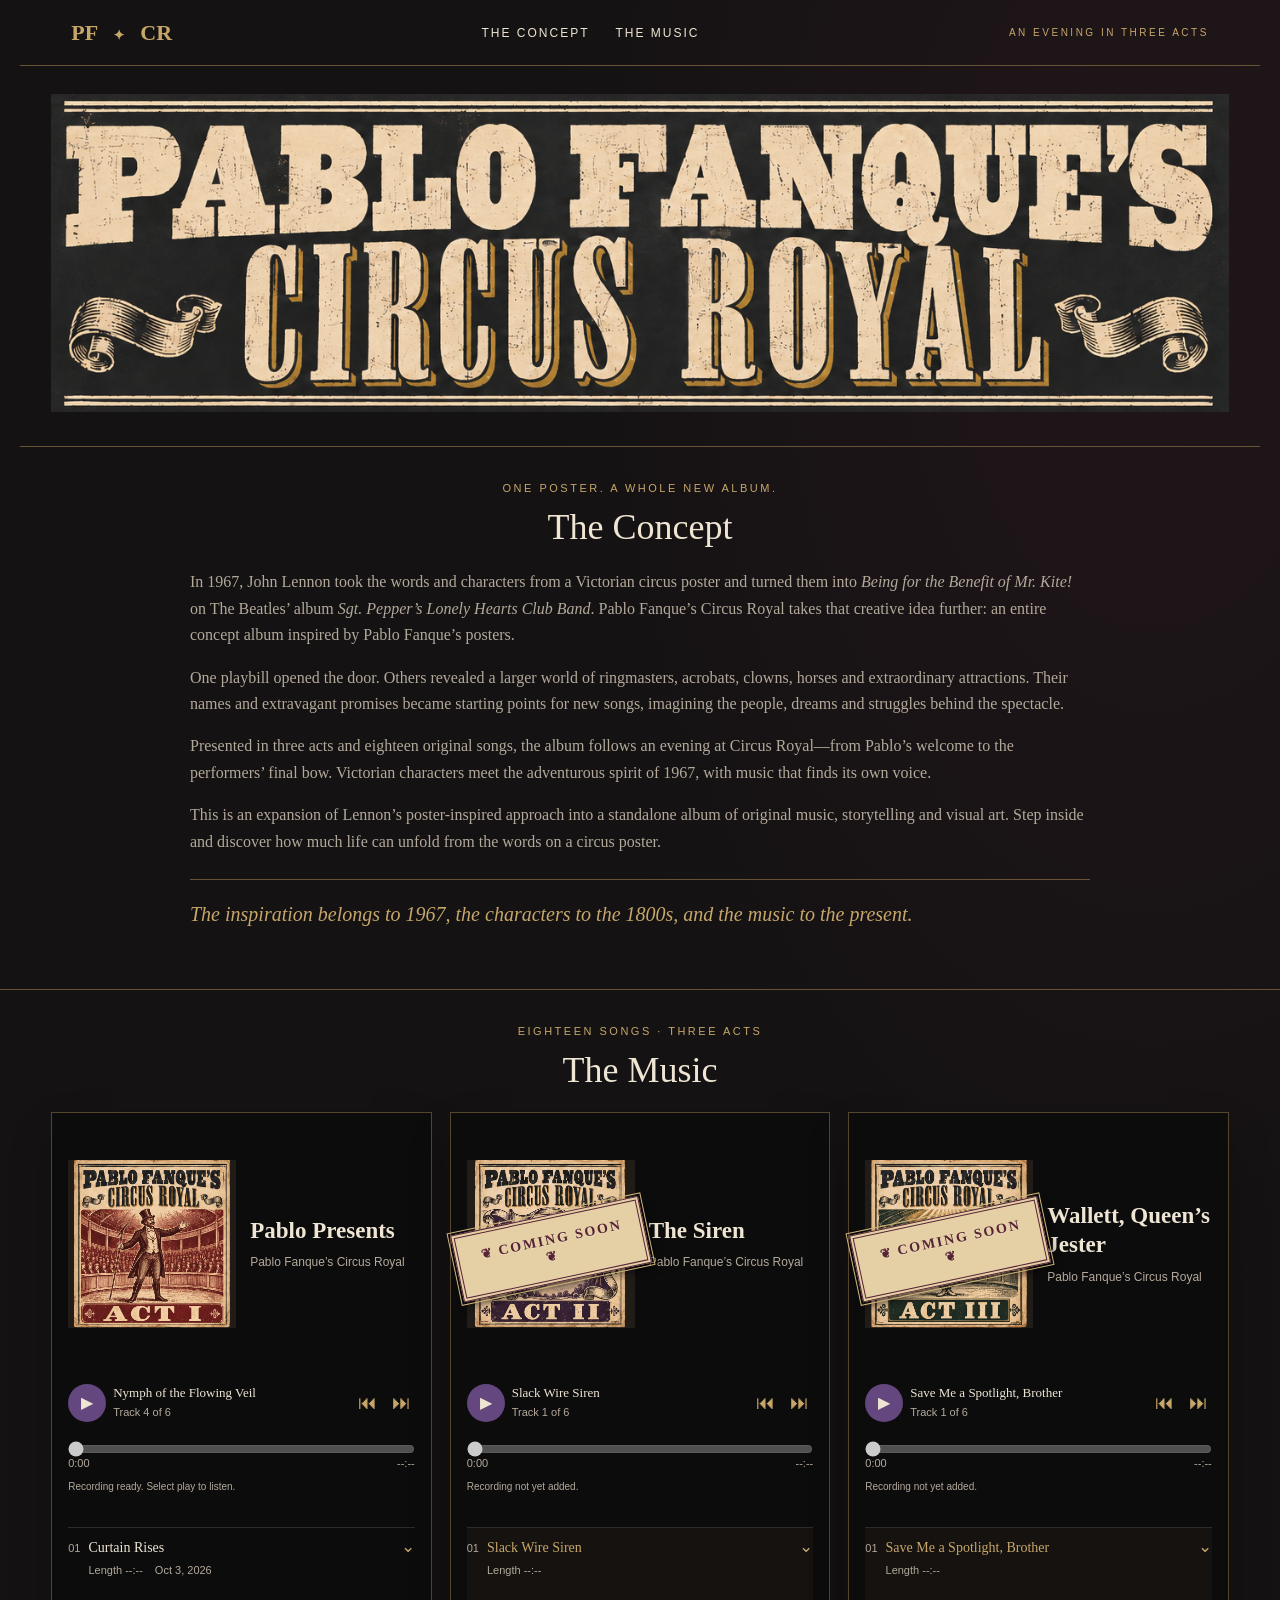
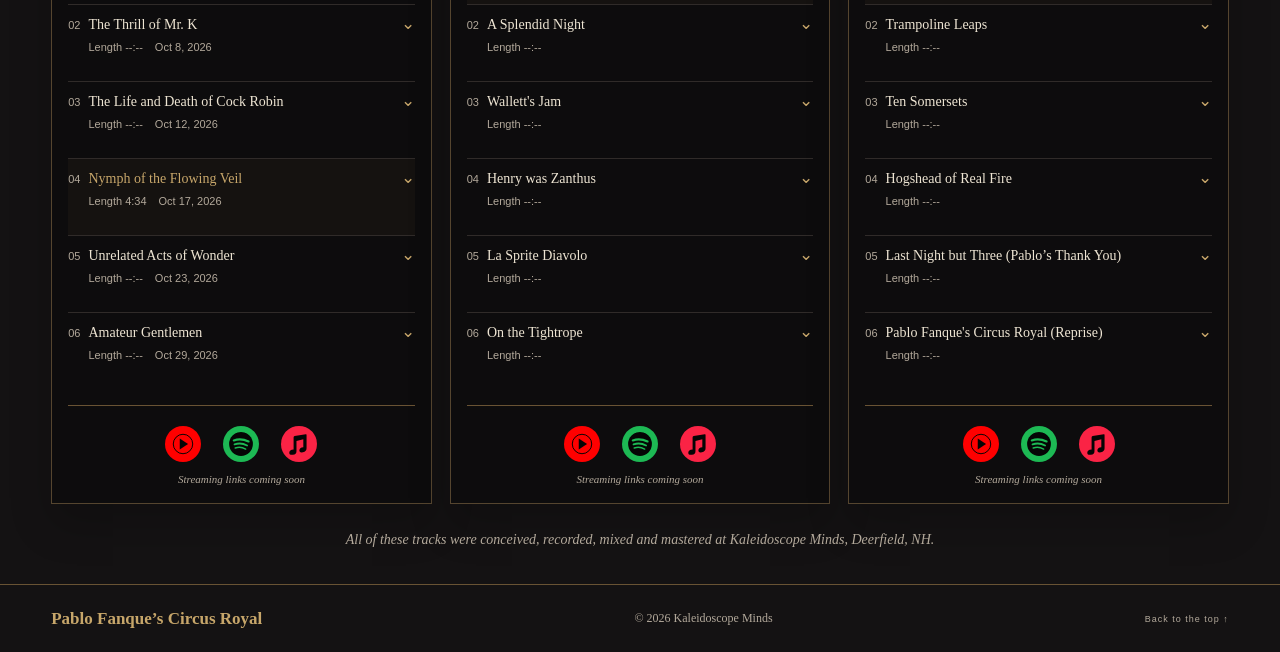
==== commit f9ad80a1: "Enlarge act titles and add tilted Victorian coming-soon stickers" ====
--- a/version-2/index.html
+++ b/version-2/index.html
@@ -1 +1 @@
-<!doctype html><html lang="en"><head><meta charset="utf-8"><meta name="viewport" content="width=device-width,initial-scale=1"><meta name="theme-color" content="#141213"><meta name="description" content="An extraordinary evening in three acts. Enter the world of Pablo Fanque's Circus Royal."><title>Pablo Fanque’s Circus Royal — Version 2</title><link rel="stylesheet" href="style.css?v=v2-title-balance-10"></head><body><a class="skip" href="#concept">Skip to The Concept</a><header><a class="wordmark" href="#">PF <span>✦</span> CR</a><nav aria-label="Main navigation"><a href="#concept">The Concept</a><a href="#music">The Music</a></nav><span class="edition">AN EVENING IN THREE ACTS</span></header><main><section class="hero brand-banner" aria-label="Pablo Fanque’s Circus Royal"><h1><img class="banner-logo" src="assets/banner-logo.png" width="1384" height="374" alt="Pablo Fanque’s Circus Royal"></h1></section><section class="concept-section" id="concept" aria-labelledby="concept-title"><p class="eyebrow">One poster. A whole new album.</p><h2 id="concept-title">The Concept</h2><div class="concept-copy"><p>In 1967, John Lennon took the words and characters from a Victorian circus poster and turned them into <em>Being for the Benefit of Mr. Kite!</em> on The Beatles’ album <em>Sgt. Pepper’s Lonely Hearts Club Band</em>. Pablo Fanque’s Circus Royal takes that creative idea further: an entire concept album inspired by Pablo Fanque’s posters.</p><p>One playbill opened the door. Others revealed a larger world of ringmasters, acrobats, clowns, horses and extraordinary attractions. Their names and extravagant promises became starting points for new songs, imagining the people, dreams and struggles behind the spectacle.</p><p>Presented in three acts and eighteen original songs, the album follows an evening at Circus Royal—from Pablo’s welcome to the performers’ final bow. Victorian characters meet the adventurous spirit of 1967, with music that finds its own voice.</p><p>This is an expansion of Lennon’s poster-inspired approach into a standalone album of original music, storytelling and visual art. Step inside and discover how much life can unfold from the words on a circus poster.</p><p class="concept-closing">The inspiration belongs to 1967, the characters to the 1800s, and the music to the present.</p></div></section><section class="music-section" id="music" aria-labelledby="music-title"><p class="eyebrow">Eighteen songs · Three acts</p><h2 id="music-title">The Music</h2><div class="music-grid" id="music-players"></div><p class="studio-credit">All of these tracks were conceived, recorded, mixed and mastered at Kaleidoscope Minds, Deerfield, NH.</p></section></main><footer><a class="wordmark" href="#">Pablo Fanque’s Circus Royal</a><span class="copyright">© 2026 Kaleidoscope Minds</span><a href="#">Back to the top ↑</a></footer><script src="album.js?v=v2-equal-cards-4"></script><script src="player.js?v=v2-title-balance-10"></script></body></html>
+<!doctype html><html lang="en"><head><meta charset="utf-8"><meta name="viewport" content="width=device-width,initial-scale=1"><meta name="theme-color" content="#141213"><meta name="description" content="An extraordinary evening in three acts. Enter the world of Pablo Fanque's Circus Royal."><title>Pablo Fanque’s Circus Royal — Version 2</title><link rel="stylesheet" href="style.css?v=v2-victorian-stickers-11"></head><body><a class="skip" href="#concept">Skip to The Concept</a><header><a class="wordmark" href="#">PF <span>✦</span> CR</a><nav aria-label="Main navigation"><a href="#concept">The Concept</a><a href="#music">The Music</a></nav><span class="edition">AN EVENING IN THREE ACTS</span></header><main><section class="hero brand-banner" aria-label="Pablo Fanque’s Circus Royal"><h1><img class="banner-logo" src="assets/banner-logo.png" width="1384" height="374" alt="Pablo Fanque’s Circus Royal"></h1></section><section class="concept-section" id="concept" aria-labelledby="concept-title"><p class="eyebrow">One poster. A whole new album.</p><h2 id="concept-title">The Concept</h2><div class="concept-copy"><p>In 1967, John Lennon took the words and characters from a Victorian circus poster and turned them into <em>Being for the Benefit of Mr. Kite!</em> on The Beatles’ album <em>Sgt. Pepper’s Lonely Hearts Club Band</em>. Pablo Fanque’s Circus Royal takes that creative idea further: an entire concept album inspired by Pablo Fanque’s posters.</p><p>One playbill opened the door. Others revealed a larger world of ringmasters, acrobats, clowns, horses and extraordinary attractions. Their names and extravagant promises became starting points for new songs, imagining the people, dreams and struggles behind the spectacle.</p><p>Presented in three acts and eighteen original songs, the album follows an evening at Circus Royal—from Pablo’s welcome to the performers’ final bow. Victorian characters meet the adventurous spirit of 1967, with music that finds its own voice.</p><p>This is an expansion of Lennon’s poster-inspired approach into a standalone album of original music, storytelling and visual art. Step inside and discover how much life can unfold from the words on a circus poster.</p><p class="concept-closing">The inspiration belongs to 1967, the characters to the 1800s, and the music to the present.</p></div></section><section class="music-section" id="music" aria-labelledby="music-title"><p class="eyebrow">Eighteen songs · Three acts</p><h2 id="music-title">The Music</h2><div class="music-grid" id="music-players"></div><p class="studio-credit">All of these tracks were conceived, recorded, mixed and mastered at Kaleidoscope Minds, Deerfield, NH.</p></section></main><footer><a class="wordmark" href="#">Pablo Fanque’s Circus Royal</a><span class="copyright">© 2026 Kaleidoscope Minds</span><a href="#">Back to the top ↑</a></footer><script src="album.js?v=v2-equal-cards-4"></script><script src="player.js?v=v2-title-balance-10"></script></body></html>
--- a/version-2/style.css
+++ b/version-2/style.css
@@ -244,3 +244,11 @@
 @media(min-width:901px) and (max-width:1200px){.music-grid .album-info h3{font-size:20px}}
 @media(max-width:600px){.music-grid .album-info{grid-template-columns:168px minmax(0,1fr)}.music-grid .album-info h3{font-size:16.25px}}
 @media(max-width:420px){.music-grid .album-info{grid-template-columns:minmax(0,1.25fr) minmax(0,1fr)}.music-grid .album-info>.album-cover{width:min(100%,168px);height:auto;aspect-ratio:1}.music-grid .album-info img{width:100%;height:100%;object-fit:contain}.music-grid .album-info h3{font-size:15px}}
+
+/* Larger act titles and tilted Victorian paper notices. */
+.music-grid .album-info h3{font-size:23px;line-height:1.25}
+.cover-coming-soon{left:-7%;right:-7%;top:53%;transform:translateY(-50%) rotate(-12deg);padding:13px 8px;background:#e5d0a6;color:#572335;border:4px double #572335;outline:1px solid #d0b47b;outline-offset:2px;box-shadow:3px 5px 8px #0009,inset 0 0 0 2px #e5d0a6;font:bold 14px/1.2 Georgia,serif;letter-spacing:2px;text-shadow:0 1px #fff4}
+.cover-coming-soon::before,.cover-coming-soon::after{content:'❦';display:inline-block;font-size:13px;margin-inline:5px}
+@media(min-width:901px) and (max-width:1200px){.music-grid .album-info h3{font-size:25px}}
+@media(max-width:600px){.music-grid .album-info h3{font-size:21px}}
+@media(max-width:420px){.music-grid .album-info h3{font-size:19px}.cover-coming-soon{font-size:11px;padding:10px 3px;letter-spacing:1px}.cover-coming-soon::before,.cover-coming-soon::after{font-size:10px;margin-inline:2px}}
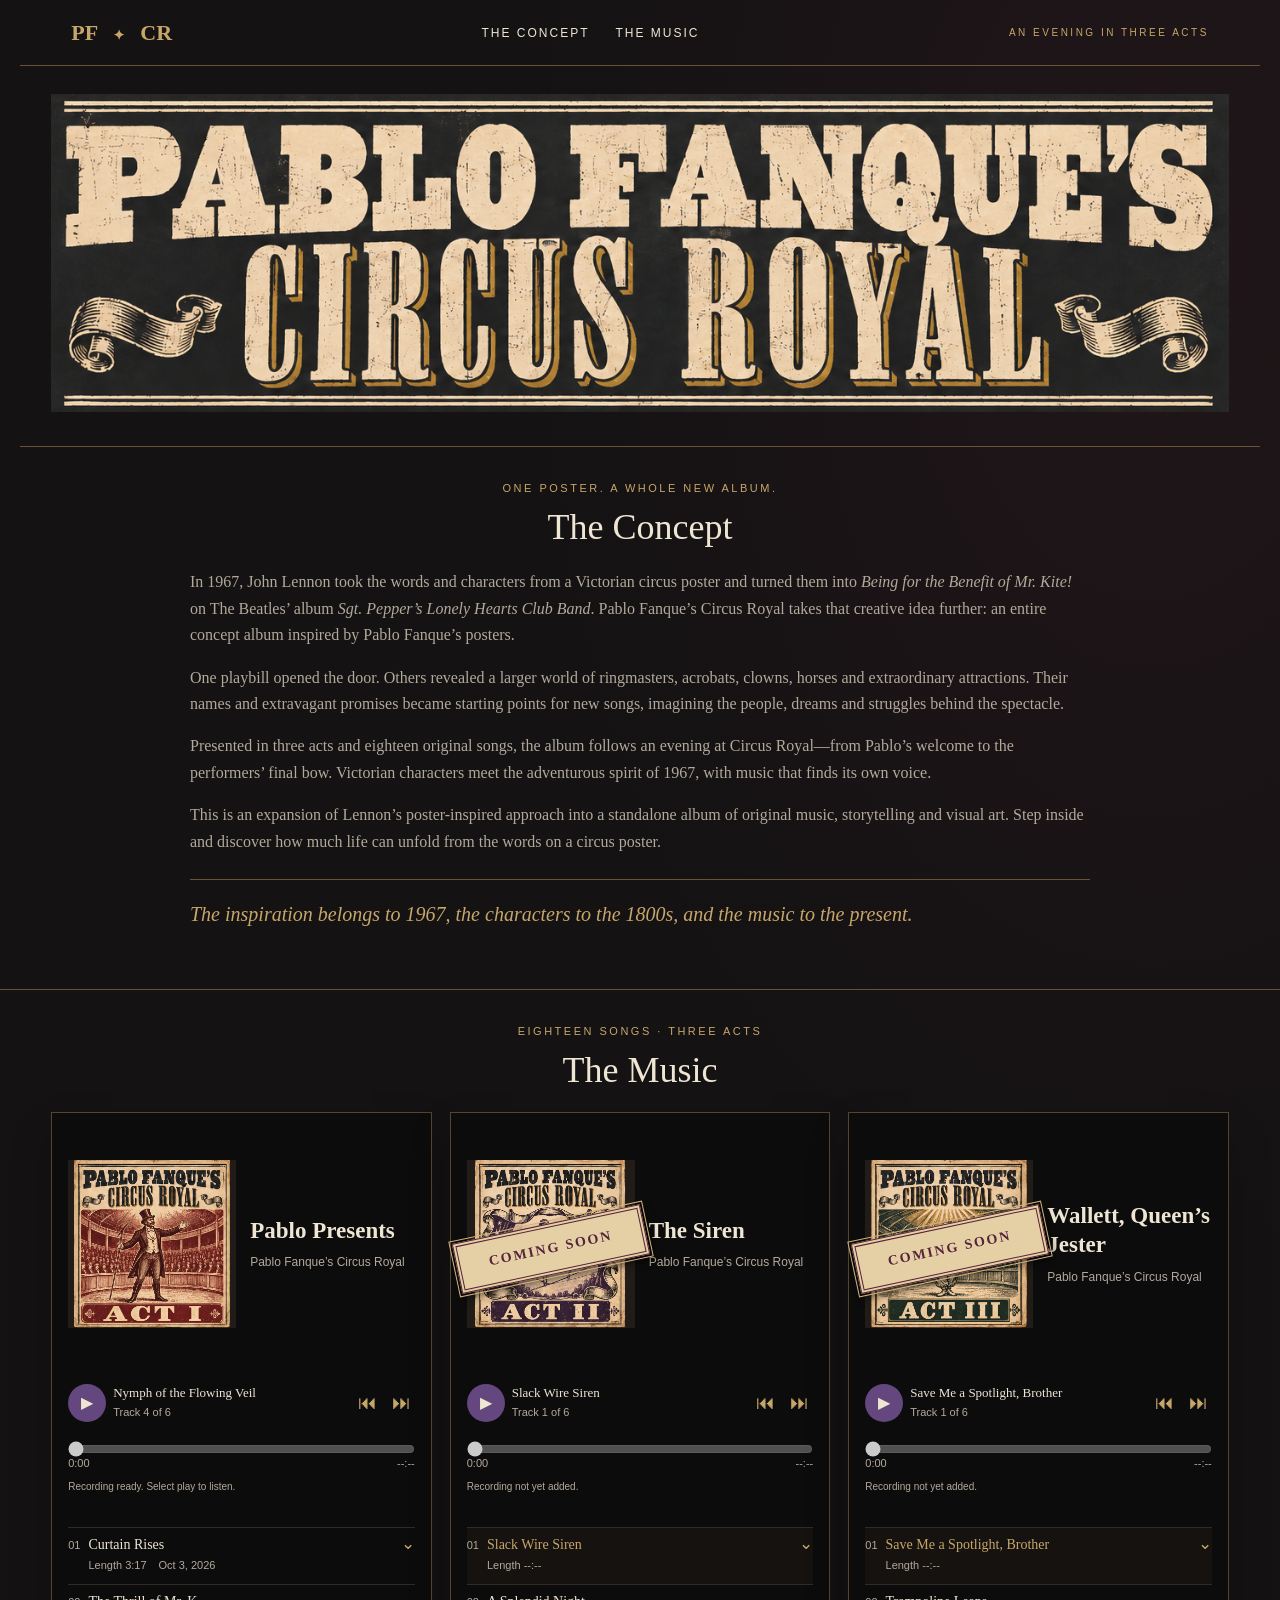
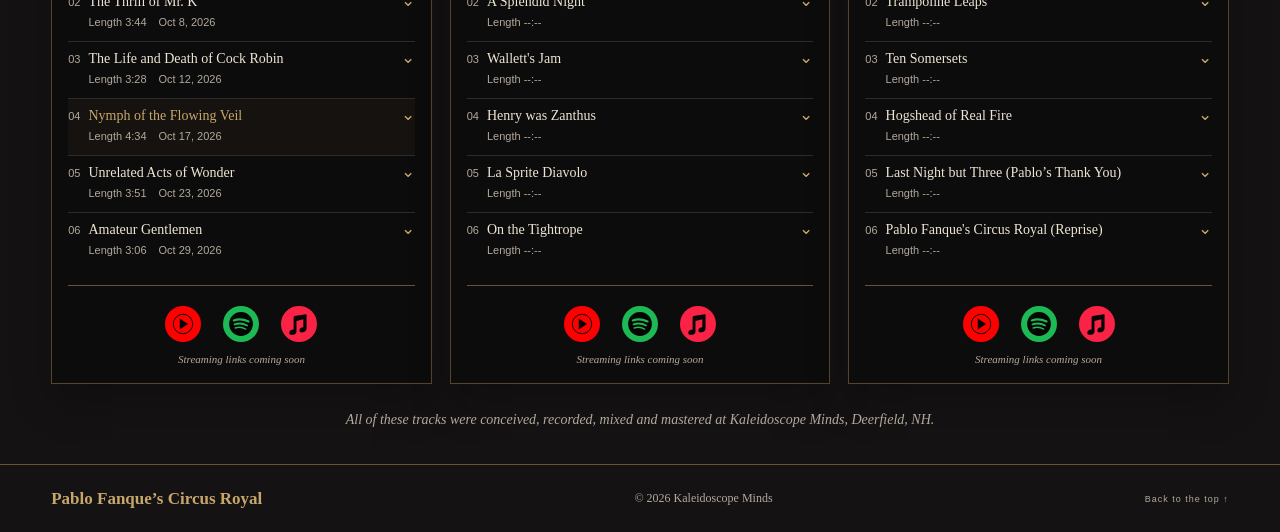
==== commit 670ce378: "Tighten track lists, add Act I display durations, and simplify stickers" ====
--- a/version-2/index.html
+++ b/version-2/index.html
@@ -1 +1 @@
-<!doctype html><html lang="en"><head><meta charset="utf-8"><meta name="viewport" content="width=device-width,initial-scale=1"><meta name="theme-color" content="#141213"><meta name="description" content="An extraordinary evening in three acts. Enter the world of Pablo Fanque's Circus Royal."><title>Pablo Fanque’s Circus Royal — Version 2</title><link rel="stylesheet" href="style.css?v=v2-victorian-stickers-11"></head><body><a class="skip" href="#concept">Skip to The Concept</a><header><a class="wordmark" href="#">PF <span>✦</span> CR</a><nav aria-label="Main navigation"><a href="#concept">The Concept</a><a href="#music">The Music</a></nav><span class="edition">AN EVENING IN THREE ACTS</span></header><main><section class="hero brand-banner" aria-label="Pablo Fanque’s Circus Royal"><h1><img class="banner-logo" src="assets/banner-logo.png" width="1384" height="374" alt="Pablo Fanque’s Circus Royal"></h1></section><section class="concept-section" id="concept" aria-labelledby="concept-title"><p class="eyebrow">One poster. A whole new album.</p><h2 id="concept-title">The Concept</h2><div class="concept-copy"><p>In 1967, John Lennon took the words and characters from a Victorian circus poster and turned them into <em>Being for the Benefit of Mr. Kite!</em> on The Beatles’ album <em>Sgt. Pepper’s Lonely Hearts Club Band</em>. Pablo Fanque’s Circus Royal takes that creative idea further: an entire concept album inspired by Pablo Fanque’s posters.</p><p>One playbill opened the door. Others revealed a larger world of ringmasters, acrobats, clowns, horses and extraordinary attractions. Their names and extravagant promises became starting points for new songs, imagining the people, dreams and struggles behind the spectacle.</p><p>Presented in three acts and eighteen original songs, the album follows an evening at Circus Royal—from Pablo’s welcome to the performers’ final bow. Victorian characters meet the adventurous spirit of 1967, with music that finds its own voice.</p><p>This is an expansion of Lennon’s poster-inspired approach into a standalone album of original music, storytelling and visual art. Step inside and discover how much life can unfold from the words on a circus poster.</p><p class="concept-closing">The inspiration belongs to 1967, the characters to the 1800s, and the music to the present.</p></div></section><section class="music-section" id="music" aria-labelledby="music-title"><p class="eyebrow">Eighteen songs · Three acts</p><h2 id="music-title">The Music</h2><div class="music-grid" id="music-players"></div><p class="studio-credit">All of these tracks were conceived, recorded, mixed and mastered at Kaleidoscope Minds, Deerfield, NH.</p></section></main><footer><a class="wordmark" href="#">Pablo Fanque’s Circus Royal</a><span class="copyright">© 2026 Kaleidoscope Minds</span><a href="#">Back to the top ↑</a></footer><script src="album.js?v=v2-equal-cards-4"></script><script src="player.js?v=v2-title-balance-10"></script></body></html>
+<!doctype html><html lang="en"><head><meta charset="utf-8"><meta name="viewport" content="width=device-width,initial-scale=1"><meta name="theme-color" content="#141213"><meta name="description" content="An extraordinary evening in three acts. Enter the world of Pablo Fanque's Circus Royal."><title>Pablo Fanque’s Circus Royal — Version 2</title><link rel="stylesheet" href="style.css?v=v2-compact-tracks-12"></head><body><a class="skip" href="#concept">Skip to The Concept</a><header><a class="wordmark" href="#">PF <span>✦</span> CR</a><nav aria-label="Main navigation"><a href="#concept">The Concept</a><a href="#music">The Music</a></nav><span class="edition">AN EVENING IN THREE ACTS</span></header><main><section class="hero brand-banner" aria-label="Pablo Fanque’s Circus Royal"><h1><img class="banner-logo" src="assets/banner-logo.png" width="1384" height="374" alt="Pablo Fanque’s Circus Royal"></h1></section><section class="concept-section" id="concept" aria-labelledby="concept-title"><p class="eyebrow">One poster. A whole new album.</p><h2 id="concept-title">The Concept</h2><div class="concept-copy"><p>In 1967, John Lennon took the words and characters from a Victorian circus poster and turned them into <em>Being for the Benefit of Mr. Kite!</em> on The Beatles’ album <em>Sgt. Pepper’s Lonely Hearts Club Band</em>. Pablo Fanque’s Circus Royal takes that creative idea further: an entire concept album inspired by Pablo Fanque’s posters.</p><p>One playbill opened the door. Others revealed a larger world of ringmasters, acrobats, clowns, horses and extraordinary attractions. Their names and extravagant promises became starting points for new songs, imagining the people, dreams and struggles behind the spectacle.</p><p>Presented in three acts and eighteen original songs, the album follows an evening at Circus Royal—from Pablo’s welcome to the performers’ final bow. Victorian characters meet the adventurous spirit of 1967, with music that finds its own voice.</p><p>This is an expansion of Lennon’s poster-inspired approach into a standalone album of original music, storytelling and visual art. Step inside and discover how much life can unfold from the words on a circus poster.</p><p class="concept-closing">The inspiration belongs to 1967, the characters to the 1800s, and the music to the present.</p></div></section><section class="music-section" id="music" aria-labelledby="music-title"><p class="eyebrow">Eighteen songs · Three acts</p><h2 id="music-title">The Music</h2><div class="music-grid" id="music-players"></div><p class="studio-credit">All of these tracks were conceived, recorded, mixed and mastered at Kaleidoscope Minds, Deerfield, NH.</p></section></main><footer><a class="wordmark" href="#">Pablo Fanque’s Circus Royal</a><span class="copyright">© 2026 Kaleidoscope Minds</span><a href="#">Back to the top ↑</a></footer><script src="album.js?v=v2-compact-tracks-12"></script><script src="player.js?v=v2-title-balance-10"></script></body></html>
--- a/version-2/style.css
+++ b/version-2/style.css
@@ -252,3 +252,12 @@
 @media(min-width:901px) and (max-width:1200px){.music-grid .album-info h3{font-size:25px}}
 @media(max-width:600px){.music-grid .album-info h3{font-size:21px}}
 @media(max-width:420px){.music-grid .album-info h3{font-size:19px}.cover-coming-soon{font-size:11px;padding:10px 3px;letter-spacing:1px}.cover-coming-soon::before,.cover-coming-soon::after{font-size:10px;margin-inline:2px}}
+
+/* Compact song rows and plain-text Victorian notices. */
+.music-grid .track-line,.music-grid .select-track{min-height:56px}
+.music-grid .track-line{height:56px}
+.music-grid .select-track{padding-block:5px}
+.music-grid .tracks li{padding-block:0}
+.track-meta{margin-top:2px;line-height:1.3}
+.cover-coming-soon::before,.cover-coming-soon::after{content:none;display:none}
+@media(max-width:900px){.music-grid .track-line,.music-grid .select-track{min-height:56px}.music-grid .player{min-height:0}}
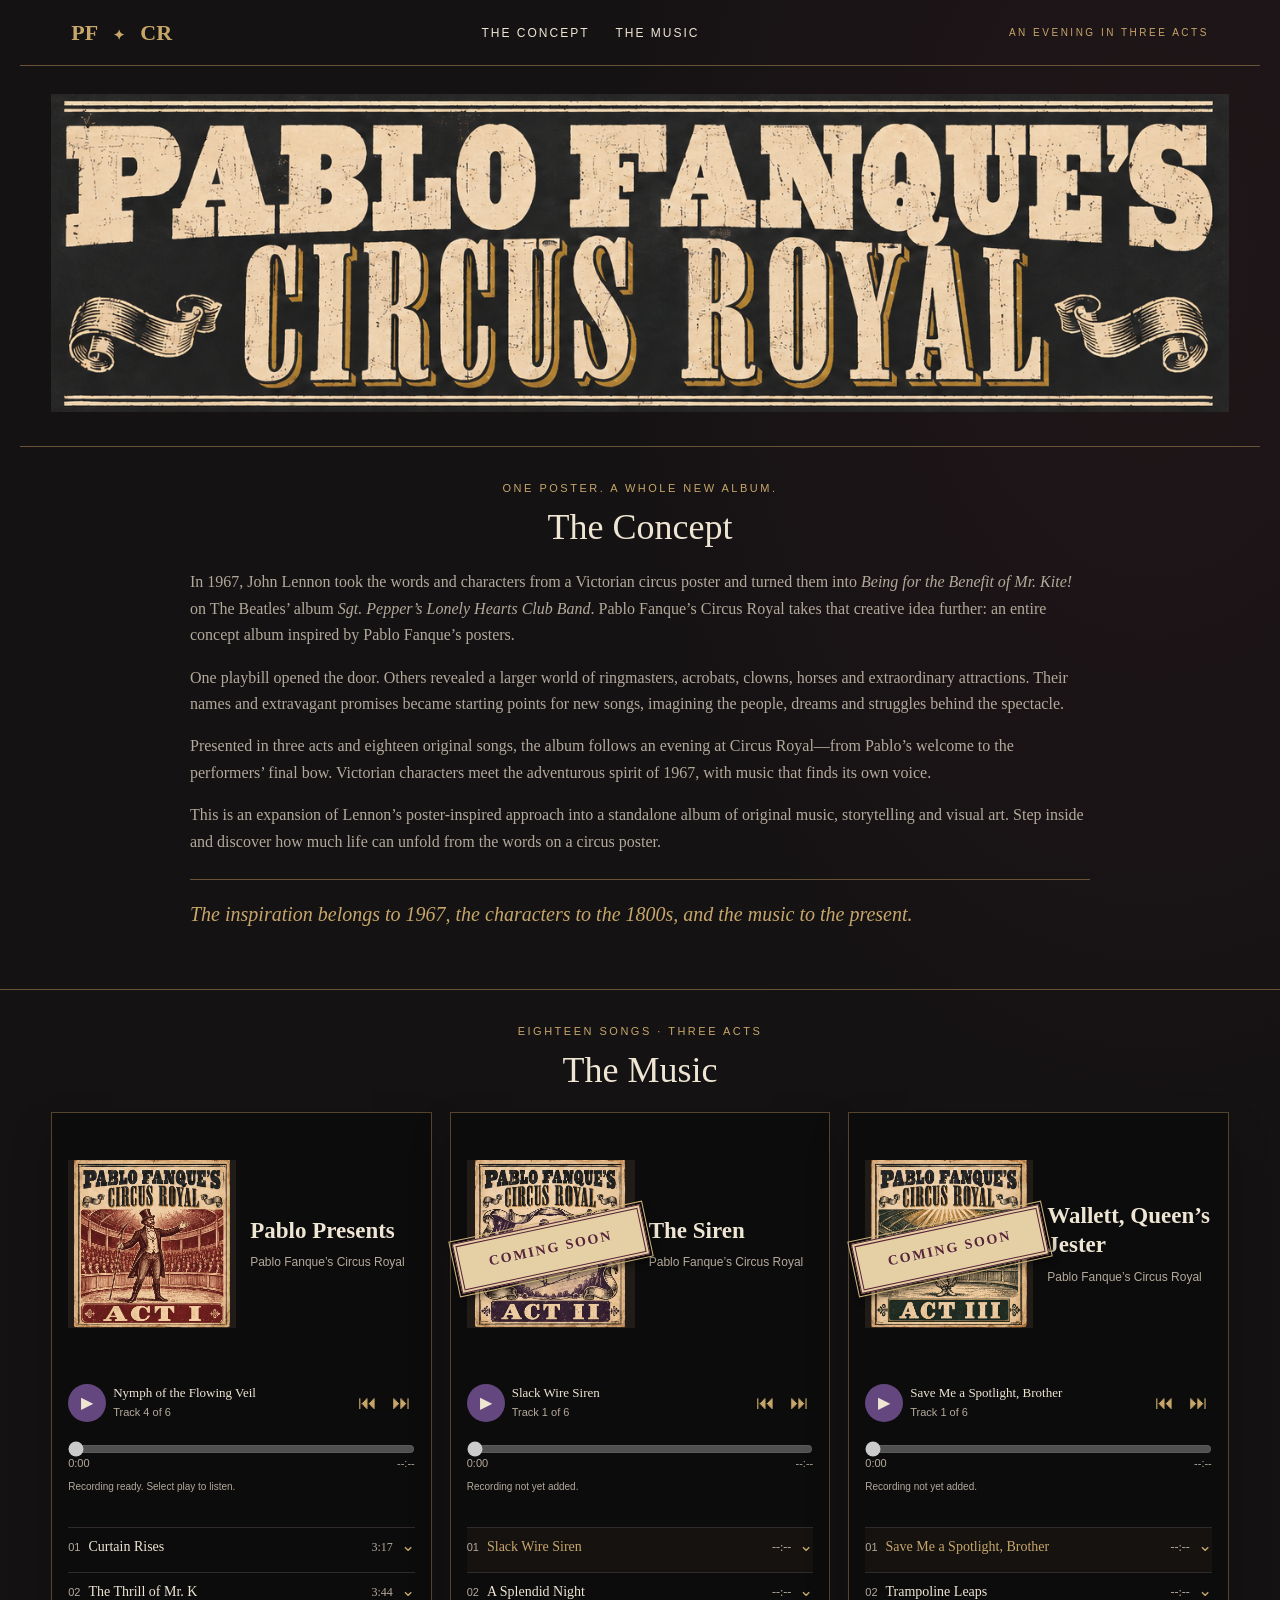
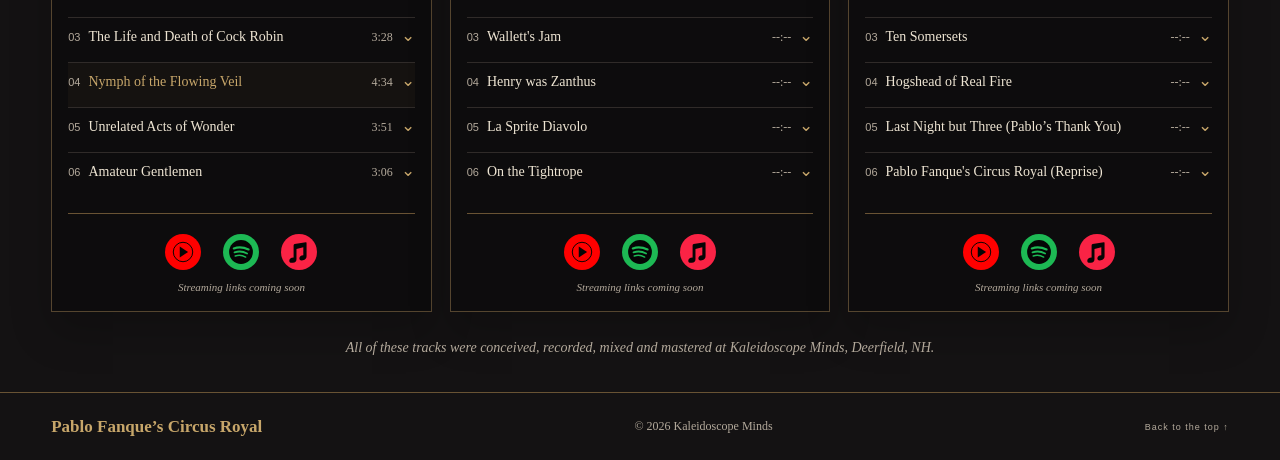
==== commit f06550f1: "Place durations beside track titles and remove dates and length labels" ====
--- a/version-2/index.html
+++ b/version-2/index.html
@@ -1 +1 @@
-<!doctype html><html lang="en"><head><meta charset="utf-8"><meta name="viewport" content="width=device-width,initial-scale=1"><meta name="theme-color" content="#141213"><meta name="description" content="An extraordinary evening in three acts. Enter the world of Pablo Fanque's Circus Royal."><title>Pablo Fanque’s Circus Royal — Version 2</title><link rel="stylesheet" href="style.css?v=v2-compact-tracks-12"></head><body><a class="skip" href="#concept">Skip to The Concept</a><header><a class="wordmark" href="#">PF <span>✦</span> CR</a><nav aria-label="Main navigation"><a href="#concept">The Concept</a><a href="#music">The Music</a></nav><span class="edition">AN EVENING IN THREE ACTS</span></header><main><section class="hero brand-banner" aria-label="Pablo Fanque’s Circus Royal"><h1><img class="banner-logo" src="assets/banner-logo.png" width="1384" height="374" alt="Pablo Fanque’s Circus Royal"></h1></section><section class="concept-section" id="concept" aria-labelledby="concept-title"><p class="eyebrow">One poster. A whole new album.</p><h2 id="concept-title">The Concept</h2><div class="concept-copy"><p>In 1967, John Lennon took the words and characters from a Victorian circus poster and turned them into <em>Being for the Benefit of Mr. Kite!</em> on The Beatles’ album <em>Sgt. Pepper’s Lonely Hearts Club Band</em>. Pablo Fanque’s Circus Royal takes that creative idea further: an entire concept album inspired by Pablo Fanque’s posters.</p><p>One playbill opened the door. Others revealed a larger world of ringmasters, acrobats, clowns, horses and extraordinary attractions. Their names and extravagant promises became starting points for new songs, imagining the people, dreams and struggles behind the spectacle.</p><p>Presented in three acts and eighteen original songs, the album follows an evening at Circus Royal—from Pablo’s welcome to the performers’ final bow. Victorian characters meet the adventurous spirit of 1967, with music that finds its own voice.</p><p>This is an expansion of Lennon’s poster-inspired approach into a standalone album of original music, storytelling and visual art. Step inside and discover how much life can unfold from the words on a circus poster.</p><p class="concept-closing">The inspiration belongs to 1967, the characters to the 1800s, and the music to the present.</p></div></section><section class="music-section" id="music" aria-labelledby="music-title"><p class="eyebrow">Eighteen songs · Three acts</p><h2 id="music-title">The Music</h2><div class="music-grid" id="music-players"></div><p class="studio-credit">All of these tracks were conceived, recorded, mixed and mastered at Kaleidoscope Minds, Deerfield, NH.</p></section></main><footer><a class="wordmark" href="#">Pablo Fanque’s Circus Royal</a><span class="copyright">© 2026 Kaleidoscope Minds</span><a href="#">Back to the top ↑</a></footer><script src="album.js?v=v2-compact-tracks-12"></script><script src="player.js?v=v2-title-balance-10"></script></body></html>
+<!doctype html><html lang="en"><head><meta charset="utf-8"><meta name="viewport" content="width=device-width,initial-scale=1"><meta name="theme-color" content="#141213"><meta name="description" content="An extraordinary evening in three acts. Enter the world of Pablo Fanque's Circus Royal."><title>Pablo Fanque’s Circus Royal — Version 2</title><link rel="stylesheet" href="style.css?v=v2-inline-times-14"></head><body><a class="skip" href="#concept">Skip to The Concept</a><header><a class="wordmark" href="#">PF <span>✦</span> CR</a><nav aria-label="Main navigation"><a href="#concept">The Concept</a><a href="#music">The Music</a></nav><span class="edition">AN EVENING IN THREE ACTS</span></header><main><section class="hero brand-banner" aria-label="Pablo Fanque’s Circus Royal"><h1><img class="banner-logo" src="assets/banner-logo.png" width="1384" height="374" alt="Pablo Fanque’s Circus Royal"></h1></section><section class="concept-section" id="concept" aria-labelledby="concept-title"><p class="eyebrow">One poster. A whole new album.</p><h2 id="concept-title">The Concept</h2><div class="concept-copy"><p>In 1967, John Lennon took the words and characters from a Victorian circus poster and turned them into <em>Being for the Benefit of Mr. Kite!</em> on The Beatles’ album <em>Sgt. Pepper’s Lonely Hearts Club Band</em>. Pablo Fanque’s Circus Royal takes that creative idea further: an entire concept album inspired by Pablo Fanque’s posters.</p><p>One playbill opened the door. Others revealed a larger world of ringmasters, acrobats, clowns, horses and extraordinary attractions. Their names and extravagant promises became starting points for new songs, imagining the people, dreams and struggles behind the spectacle.</p><p>Presented in three acts and eighteen original songs, the album follows an evening at Circus Royal—from Pablo’s welcome to the performers’ final bow. Victorian characters meet the adventurous spirit of 1967, with music that finds its own voice.</p><p>This is an expansion of Lennon’s poster-inspired approach into a standalone album of original music, storytelling and visual art. Step inside and discover how much life can unfold from the words on a circus poster.</p><p class="concept-closing">The inspiration belongs to 1967, the characters to the 1800s, and the music to the present.</p></div></section><section class="music-section" id="music" aria-labelledby="music-title"><p class="eyebrow">Eighteen songs · Three acts</p><h2 id="music-title">The Music</h2><div class="music-grid" id="music-players"></div><p class="studio-credit">All of these tracks were conceived, recorded, mixed and mastered at Kaleidoscope Minds, Deerfield, NH.</p></section></main><footer><a class="wordmark" href="#">Pablo Fanque’s Circus Royal</a><span class="copyright">© 2026 Kaleidoscope Minds</span><a href="#">Back to the top ↑</a></footer><script src="album.js?v=v2-compact-tracks-12"></script><script src="player.js?v=v2-inline-times-14"></script></body></html>
--- a/version-2/style.css
+++ b/version-2/style.css
@@ -255,9 +255,18 @@
 
 /* Compact song rows and plain-text Victorian notices. */
 .music-grid .track-line,.music-grid .select-track{min-height:56px}
-.music-grid .track-line{height:56px}
+.music-grid .track-line{height:auto}
 .music-grid .select-track{padding-block:5px}
 .music-grid .tracks li{padding-block:0}
 .track-meta{margin-top:2px;line-height:1.3}
 .cover-coming-soon::before,.cover-coming-soon::after{content:none;display:none}
 @media(max-width:900px){.music-grid .track-line,.music-grid .select-track{min-height:56px}.music-grid .player{min-height:0}}
+
+/* Track title and duration share a compact line. */
+.music-grid .track-copy{display:flex;align-items:baseline;gap:10px;min-width:0}
+.music-grid .track-copy strong{flex:1;min-width:0}
+.music-grid .track-length{flex:none;white-space:nowrap;font:12px/1.5 Georgia,serif;color:var(--muted);font-variant-numeric:tabular-nums}
+.music-grid .track-line,.music-grid .select-track{min-height:44px}
+.music-grid .track-line{height:auto}
+.music-grid .select-track{padding-block:7px}
+@media(max-width:900px){.music-grid .track-line,.music-grid .select-track{min-height:44px}}
